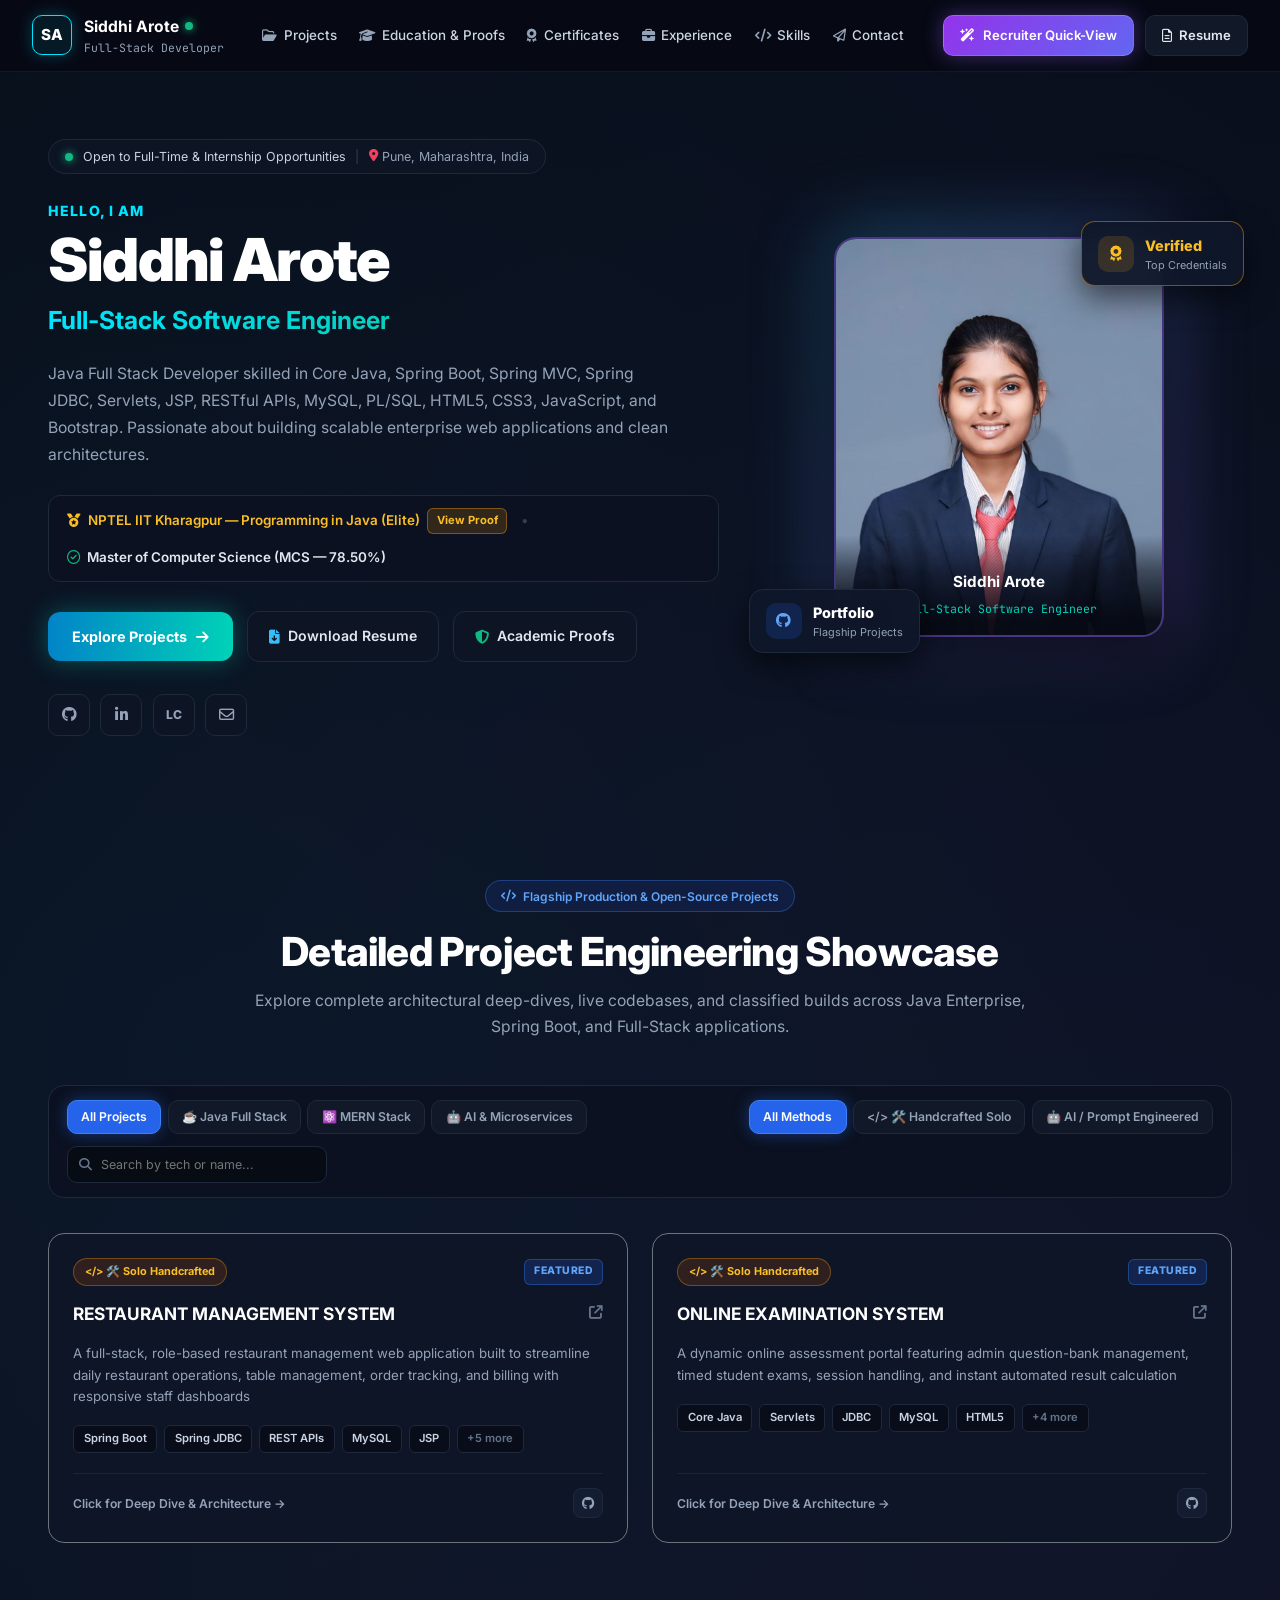
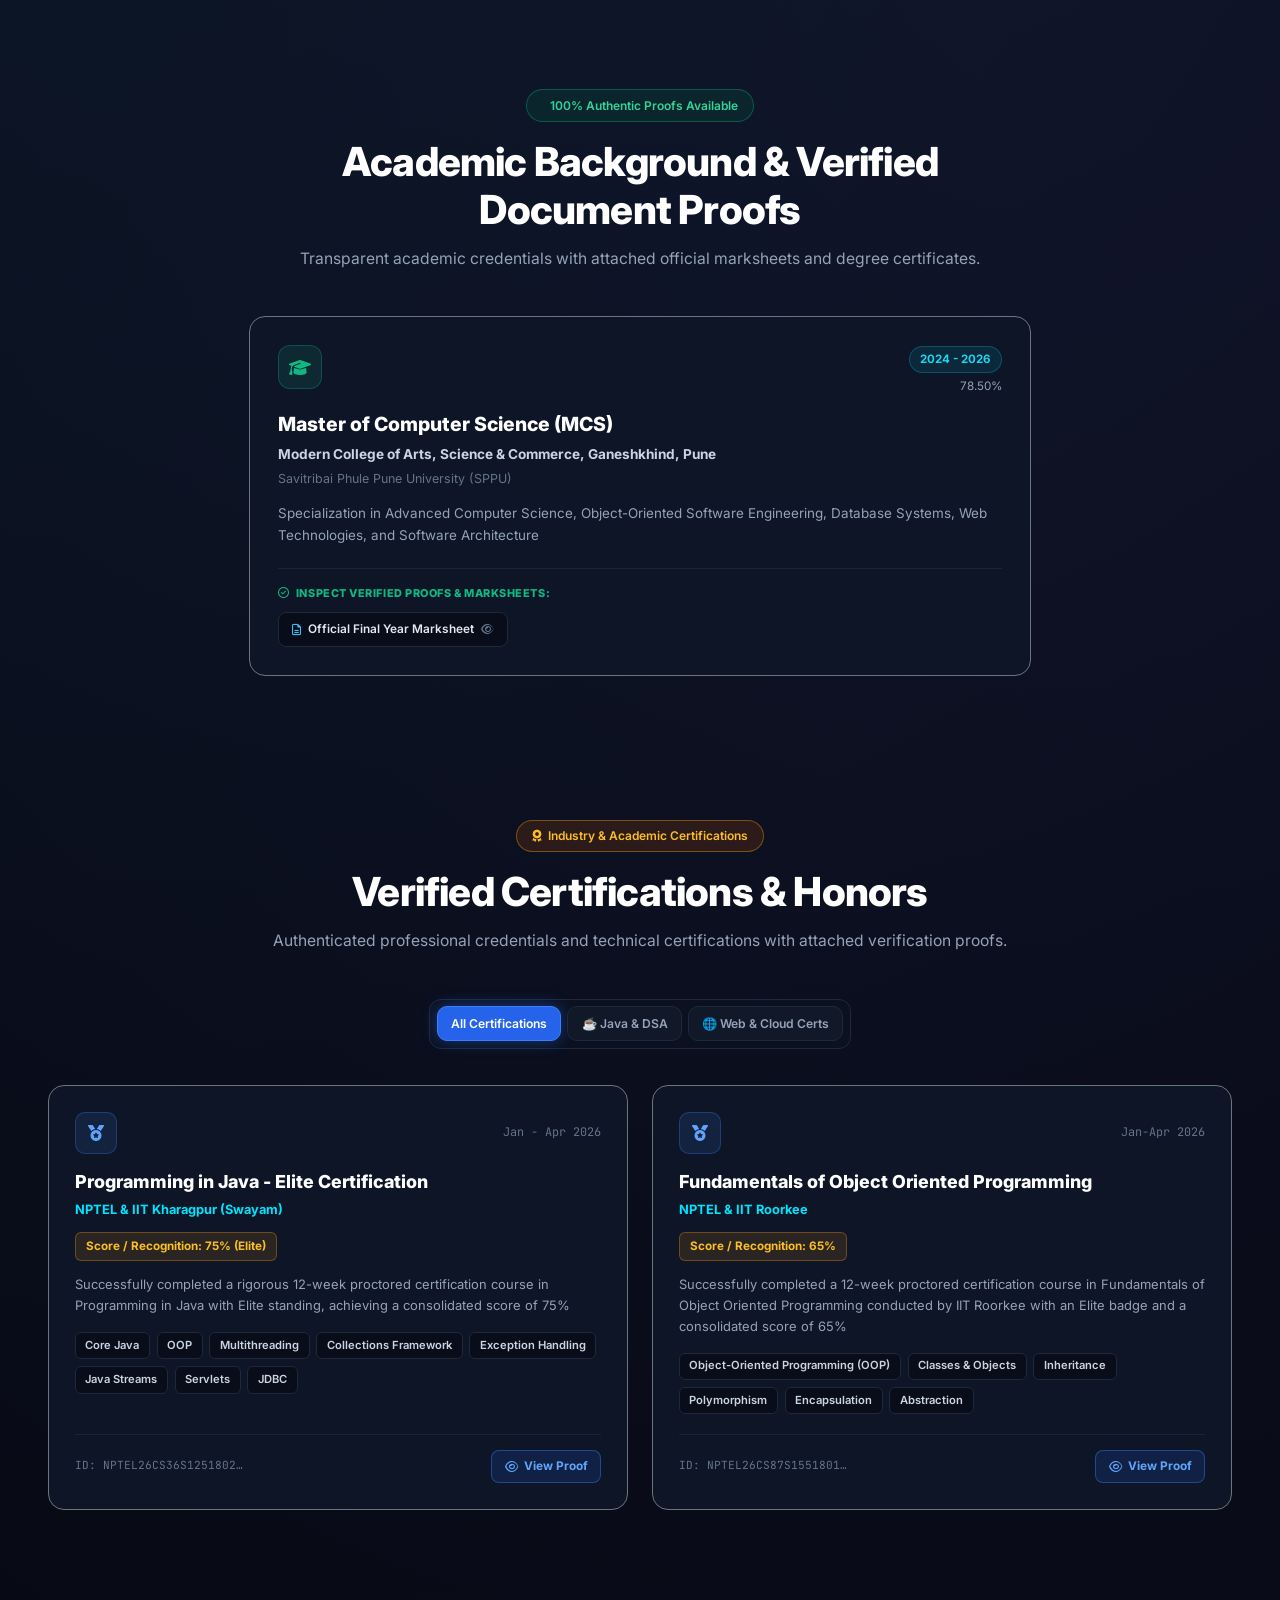
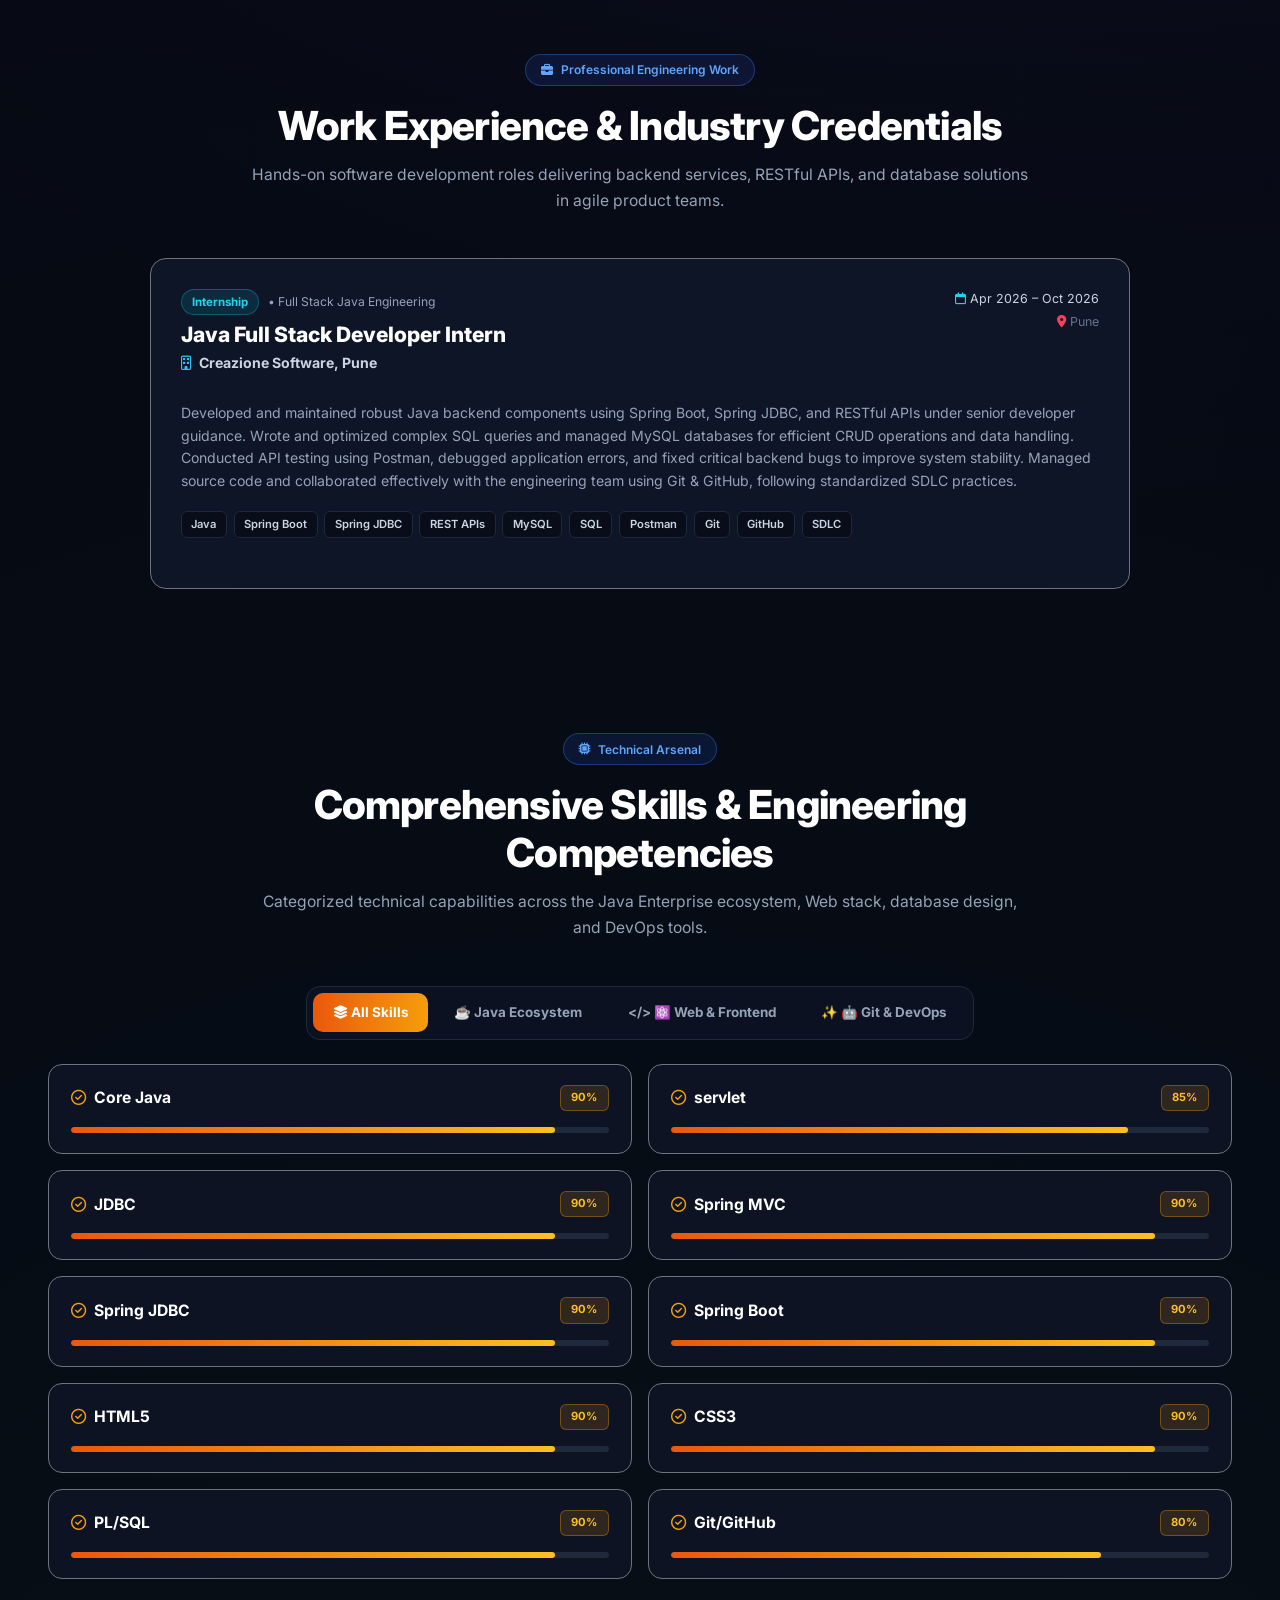
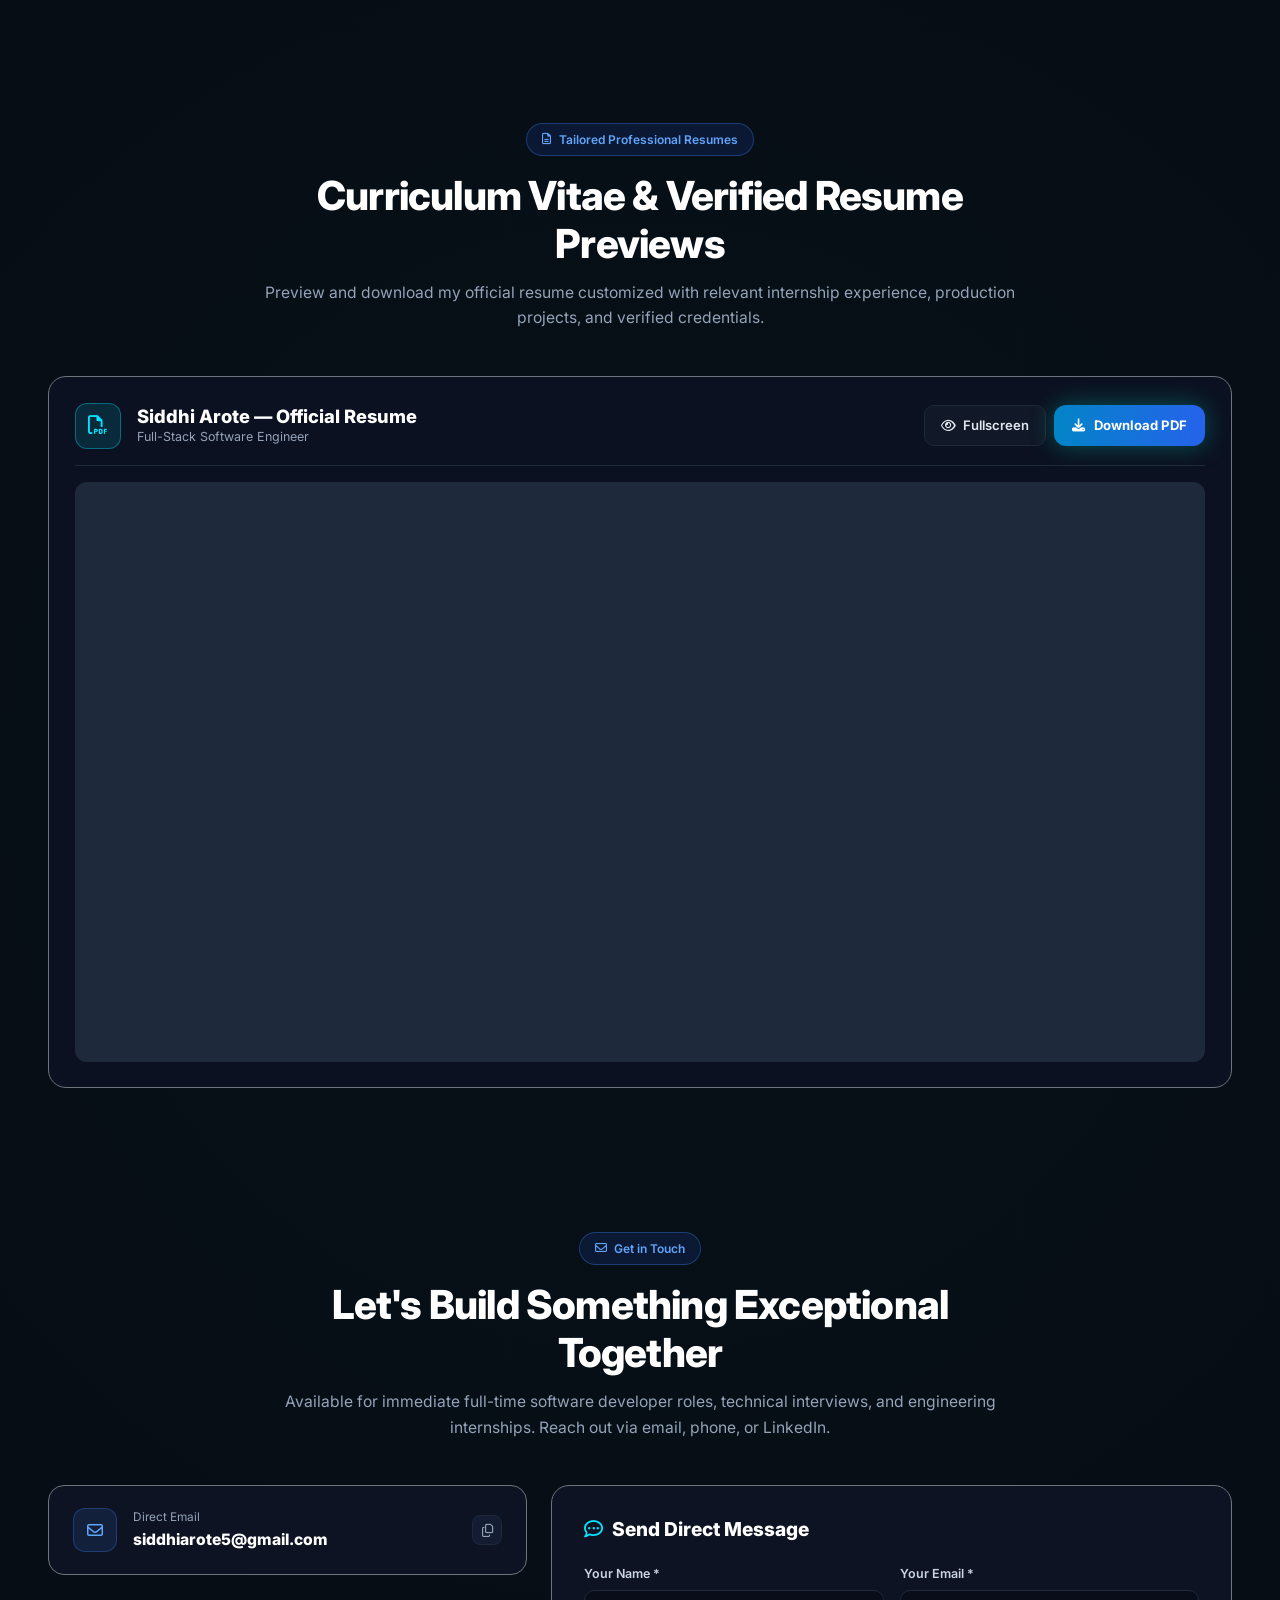
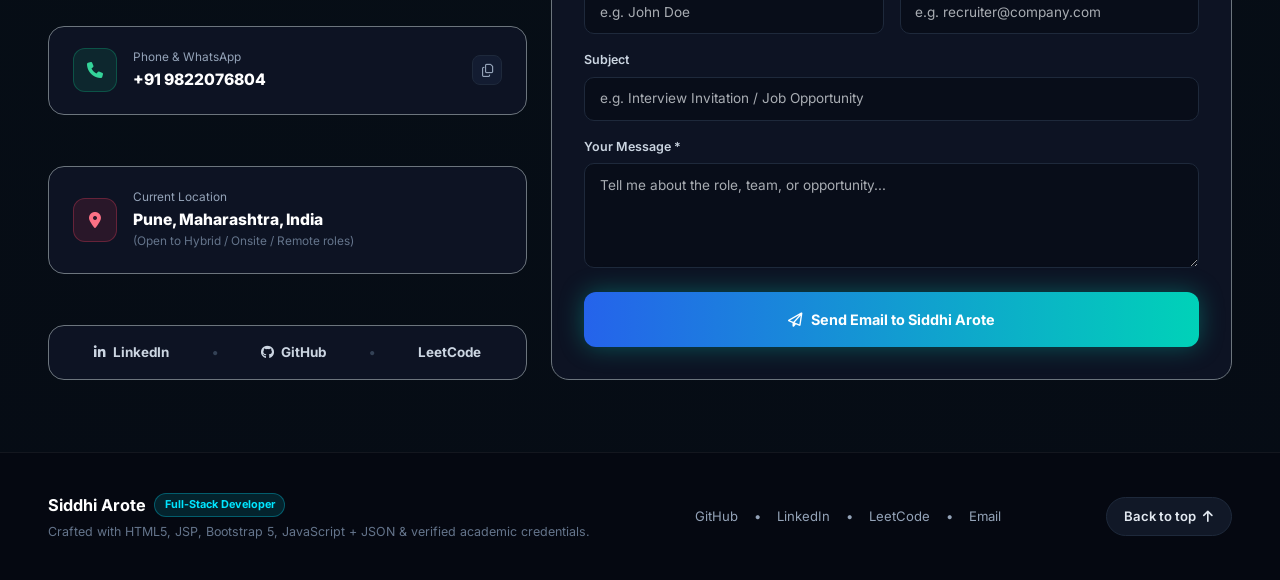
==== index.html @ b4b7b42f "Initial commit: Full-Stack Portfolio & Live Static Build (JS errors fixed)" ====
<!DOCTYPE html>
<html lang="en" data-bs-theme="dark">
<head>
    <meta charset="UTF-8">
    <meta name="viewport" content="width=device-width, initial-scale=1.0">
    <title>Siddhi Arote — Full-Stack Software Engineer</title>
    <!-- Bootstrap 5.3 CSS for Responsive Design & Dark Cards -->
    <link href="https://cdn.jsdelivr.net/npm/bootstrap@5.3.3/dist/css/bootstrap.min.css" rel="stylesheet">
    <!-- Font Awesome Icons -->
    <link rel="stylesheet" href="https://cdnjs.cloudflare.com/ajax/libs/font-awesome/6.5.1/css/all.min.css">
    <!-- Custom Portfolio Dark Theme CSS -->
    <link rel="stylesheet" href="assets/portfolio.css">
</head>
<body>

<!-- ================= TOP NAVBAR ================= -->
<header class="navbar">
    <div class="navbar-inner w-100">
        <a href="#top" class="brand">
            <div class="brand-logo">SA</div>
            <div class="brand-text">
                <div class="brand-name">
                    Siddhi Arote
                    <span class="online-dot" title="Available for Immediate Joining"></span>
                </div>
                <div class="brand-sub">Full-Stack Developer</div>
            </div>
        </a>

        <nav class="nav-links">
            <a href="#projects" class="nav-link"><i class="fa-regular fa-folder-open"></i> Projects</a>
            <a href="#education" class="nav-link"><i class="fa-solid fa-graduation-cap"></i> Education &amp; Proofs</a>
            <a href="#certificates" class="nav-link"><i class="fa-solid fa-award"></i> Certificates</a>
            <a href="#experience" class="nav-link"><i class="fa-solid fa-briefcase"></i> Experience</a>
            <a href="#skills" class="nav-link"><i class="fa-solid fa-code"></i> Skills</a>
            <a href="#contact" class="nav-link"><i class="fa-regular fa-paper-plane"></i> Contact</a>
        </nav>

        <div class="nav-actions">
            <button type="button" class="btn-recruiter" onclick="openRecruiterModal()">
                <i class="fa-solid fa-wand-magic-sparkles"></i> Recruiter Quick-View
            </button>
            <a href="#resume-section" class="btn-resume-nav">
                <i class="fa-regular fa-file-lines"></i> Resume
            </a>
        </div>
    </div>
</header>

<!-- ================= HERO SECTION ================= -->
<section id="top" class="hero-section">
    <div class="container">
        <div class="row align-items-center g-5">
            <!-- Left Column -->
            <div class="col-lg-7">
                <div class="status-pill">
                    <span class="online-dot"></span>
                    <span>Open to Full-Time &amp; Internship Opportunities</span>
                    <span class="sep">|</span>
                    <span class="loc"><i class="fa-solid fa-location-dot" style="color:#f43f5e;"></i> Pune, Maharashtra, India</span>
                </div>

                <div class="hero-greeting">HELLO, I AM</div>
                <h1 class="hero-name">Siddhi Arote</h1>
                <h2 class="hero-role">
                    <span id="heroRotatingRole" class="rotating-role-fade">Java Full Stack Developer</span>
                </h2>
                <p class="hero-bio">
                    Java Full Stack Developer skilled in Core Java, Spring Boot, Spring MVC, Spring JDBC, Servlets, JSP, RESTful APIs, MySQL, PL/SQL, HTML5, CSS3, JavaScript, and Bootstrap. Passionate about building scalable enterprise web applications and clean architectures.
                </p>

                <div class="hero-highlight-bar">
                    <span class="highlight-gold">
                        <i class="fa-solid fa-medal"></i>
                        NPTEL IIT Kharagpur — Programming in Java (Elite)
                        <button type="button" class="btn-view-proof-mini"
                                onclick="openProofModal('Programming in Java - Elite Certification', 'uploads/cert_1792518285256_NPTEL26CS36S125180229004916999.pdf', 'Verified Credential Proof — Siddhi Arote')">
                            View Proof
                        </button>
                    </span>
                    <span style="color:#334155;">•</span>
                    <span class="highlight-mca">
                        <i class="fa-regular fa-circle-check"></i>
                        Master of Computer Science (MCS — 78.50%)
                    </span>
                </div>

                <div class="hero-cta-row">
                    <a href="#projects" class="btn-explore">
                        Explore Projects <i class="fa-solid fa-arrow-right"></i>
                    </a>
                    <a href="#resume-section" class="btn-dark-cta">
                        <i class="fa-solid fa-file-arrow-down" style="color:#38bdf8;"></i> Download Resume
                    </a>
                    <a href="#education" class="btn-dark-cta">
                        <i class="fa-solid fa-shield-halved" style="color:#10b981;"></i> Academic Proofs
                    </a>
                </div>

                <div class="hero-socials">
                    <a href="https://github.com/SiddhiArote0420" target="_blank" class="social-box" title="GitHub">
                        <i class="fa-brands fa-github"></i>
                    </a>
                    <a href="https://linkedin.com/in/siddhi-arote-3b6bb731a" target="_blank" class="social-box" title="LinkedIn">
                        <i class="fa-brands fa-linkedin-in"></i>
                    </a>
                    <a href="https://leetcode.com/u/Arote_Siddhi" target="_blank" class="social-box" title="LeetCode">
                        <span style="font-size:0.76rem;font-weight:800;">LC</span>
                    </a>
                    <a href="mailto:siddhiarote5@gmail.com" class="social-box" title="Email">
                        <i class="fa-regular fa-envelope"></i>
                    </a>
                </div>
            </div>

            <!-- Right Column: Glowing Portrait Card -->
            <div class="col-lg-5">
                <div class="hero-photo-wrap">
                    <div class="photo-glow"></div>

                    <!-- Top-Right Floating Badge -->
                    <div class="floating-badge top-right">
                        <div class="fb-icon gold"><i class="fa-solid fa-award"></i></div>
                        <div>
                            <div class="fb-title gold-text">Verified</div>
                            <div class="fb-sub">Top Credentials</div>
                        </div>
                    </div>

                    <div class="photo-card">
                        <img src="uploads/profile_1792514562348_pic.jpeg"
                             alt="Siddhi Arote"
                             onerror="this.src='https://ui-avatars.com/api/?name=Siddhi+Arote&size=500&background=0f172a&color=00e5ff&bold=true'">
                        <div class="photo-caption-overlay">
                            <div class="photo-caption-name">Siddhi Arote</div>
                            <div class="photo-caption-role rotating-role-fade" id="photoCardRotatingRole">Java Full Stack Developer</div>
                        </div>
                    </div>

                    <!-- Bottom-Left Floating Badge -->
                    <div class="floating-badge bottom-left">
                        <div class="fb-icon blue"><i class="fa-brands fa-github"></i></div>
                        <div>
                            <div class="fb-title">Portfolio</div>
                            <div class="fb-sub">Flagship Projects</div>
                        </div>
                    </div>
                </div>
            </div>
        </div>
    </div>
</section>

<!-- ================= DETAILED PROJECT ENGINEERING SHOWCASE ================= -->
<section id="projects">
    <div class="container">
        <div class="section-header">
            <div class="section-badge">
                <i class="fa-solid fa-code"></i> Flagship Production &amp; Open-Source Projects
            </div>
            <h2 class="section-title">Detailed Project Engineering Showcase</h2>
            <p class="section-subtitle">
                Explore complete architectural deep-dives, live codebases, and classified builds across Java
                Enterprise, Spring Boot, and Full-Stack applications.
            </p>
        </div>

        <!-- Filter Bar -->
        <div class="filter-bar">
            <div class="filter-group" id="projectCategoryFilters">
                <button type="button" class="filter-btn active" onclick="filterProjects('category', 'ALL', this)">All Projects</button>
                <button type="button" class="filter-btn" onclick="filterProjects('category', 'Java Full Stack', this)">☕ Java Full Stack</button>
                <button type="button" class="filter-btn" onclick="filterProjects('category', 'MERN Stack', this)">⚛️ MERN Stack</button>
                <button type="button" class="filter-btn" onclick="filterProjects('category', 'AI & Microservices', this)">🤖 AI &amp; Microservices</button>
            </div>

            <div class="filter-group" id="projectMethodFilters">
                <button type="button" class="filter-btn active" onclick="filterProjects('method', 'ALL', this)">All Methods</button>
                <button type="button" class="filter-btn" onclick="filterProjects('method', 'Solo Handcrafted', this)">&lt;/&gt; 🛠️ Handcrafted Solo</button>
                <button type="button" class="filter-btn" onclick="filterProjects('method', 'AI & Prompt Engineered', this)">🤖 AI / Prompt Engineered</button>
            </div>

            <div class="search-input-wrap">
                <i class="fa-solid fa-magnifying-glass"></i>
                <input type="text" id="projectSearchInput" class="search-input" placeholder="Search by tech or name..." oninput="applyProjectFilters()">
            </div>
        </div>

        <!-- Bootstrap 5 Row for Dark Project Cards -->
        <div class="row g-4 justify-content-center" id="projectsGrid">
            <!-- Project 1 -->
            <div class="col-lg-6 col-md-6 d-flex align-items-stretch project-col-item"
                 data-category="Java Full Stack"
                 data-method="Solo Handcrafted"
                 data-search="restaurant management system spring boot spring jdbc rest apis mysql jsp html5 css3 javascript bootstrap postman">
                <div class="card project-card w-100 border-secondary">
                    <div>
                        <div class="project-top-badges">
                            <span class="badge-method solo">&lt;/&gt; 🛠️ Solo Handcrafted</span>
                            <span class="badge-featured">FEATURED</span>
                        </div>
                        <div class="project-title-row">
                            <h3 class="project-title">RESTAURANT MANAGEMENT SYSTEM</h3>
                            <a href="https://github.com/SiddhiArote0420" target="_blank" style="color:#64748b;font-size:0.85rem;" title="Open Project Link">
                                <i class="fa-solid fa-arrow-up-right-from-square"></i>
                            </a>
                        </div>
                        <p class="project-desc">A full-stack, role-based restaurant management web application built to streamline daily restaurant operations, table management, order tracking, and billing with responsive staff dashboards</p>
                        <div class="tech-tags">
                            <span class="tech-tag">Spring Boot</span>
                            <span class="tech-tag">Spring JDBC</span>
                            <span class="tech-tag">REST APIs</span>
                            <span class="tech-tag">MySQL</span>
                            <span class="tech-tag">JSP</span>
                            <span class="tech-tag more">+5 more</span>
                        </div>
                    </div>
                    <div class="project-footer">
                        <button type="button" class="deep-dive-link"
                                data-title="RESTAURANT MANAGEMENT SYSTEM"
                                data-cat="Java Full Stack • Solo Handcrafted"
                                data-desc="A full-stack, role-based restaurant management web application built to streamline daily restaurant operations, table management, order tracking, and billing with responsive staff dashboards"
                                data-arch="Role-Based Access Control (RBAC): Designed customized UI workflows and access levels for 4 distinct user roles: Admin, Receptionist, Waiter, and Chef. RESTful Backend: Developed secure REST APIs using Spring Boot and Spring JDBC to execute optimized CRUD operations for tables, categories, food items, orders, and payments. Database &amp; Testing: Structured relational data models in MySQL and rigorously tested API endpoints using Postman for reliable error handling and smooth data flow. Frontend UI: Built responsive, interactive staff interfaces using JSP, HTML5, CSS3, JavaScript, and Bootstrap."
                                data-tech="Spring Boot, Spring JDBC, REST APIs, MySQL, JSP, HTML5, CSS3, JavaScript, Bootstrap, Postman"
                                data-github="https://github.com/SiddhiArote0420"
                                data-proof=""
                                onclick="openProjectDeepDive(this)">
                            Click for Deep Dive &amp; Architecture →
                        </button>
                        <a href="https://github.com/SiddhiArote0420" target="_blank" class="repo-icon-btn" title="View Source on GitHub">
                            <i class="fa-brands fa-github"></i>
                        </a>
                    </div>
                </div>
            </div>

            <!-- Project 2 -->
            <div class="col-lg-6 col-md-6 d-flex align-items-stretch project-col-item"
                 data-category="Java Full Stack"
                 data-method="Solo Handcrafted"
                 data-search="online examination system core java servlets jdbc mysql html5 css3 bootstrap javascript apache tomcat">
                <div class="card project-card w-100 border-secondary">
                    <div>
                        <div class="project-top-badges">
                            <span class="badge-method solo">&lt;/&gt; 🛠️ Solo Handcrafted</span>
                            <span class="badge-featured">FEATURED</span>
                        </div>
                        <div class="project-title-row">
                            <h3 class="project-title">ONLINE EXAMINATION SYSTEM</h3>
                            <a href="https://github.com/SiddhiArote0420" target="_blank" style="color:#64748b;font-size:0.85rem;" title="Open Project Link">
                                <i class="fa-solid fa-arrow-up-right-from-square"></i>
                            </a>
                        </div>
                        <p class="project-desc">A dynamic online assessment portal featuring admin question-bank management, timed student exams, session handling, and instant automated result calculation</p>
                        <div class="tech-tags">
                            <span class="tech-tag">Core Java</span>
                            <span class="tech-tag">Servlets</span>
                            <span class="tech-tag">JDBC</span>
                            <span class="tech-tag">MySQL</span>
                            <span class="tech-tag">HTML5</span>
                            <span class="tech-tag more">+4 more</span>
                        </div>
                    </div>
                    <div class="project-footer">
                        <button type="button" class="deep-dive-link"
                                data-title="ONLINE EXAMINATION SYSTEM"
                                data-cat="Java Full Stack • Solo Handcrafted"
                                data-desc="A dynamic online assessment portal featuring admin question-bank management, timed student exams, session handling, and instant automated result calculation"
                                data-arch="Core Java &amp; Servlet Architecture: Implemented MVC-style backend architecture using Java Servlets and JDBC to handle HTTP requests, session validation, and database connections. Exam Engine &amp; Automation: Engineered a timed test environment that automatically submits exams upon timer expiration and processes student scores instantly. Database Management: Designed normalized MySQL database schemas to manage users, subjects, question banks, active tests, and student score history. Responsive Frontend: Created clean, student-friendly interfaces with HTML5, CSS3, JavaScript, and Bootstrap."
                                data-tech="Core Java, Servlets, JDBC, MySQL, HTML5, CSS3, Bootstrap, JavaScript, Apache Tomcat"
                                data-github="https://github.com/SiddhiArote0420"
                                data-proof=""
                                onclick="openProjectDeepDive(this)">
                            Click for Deep Dive &amp; Architecture →
                        </button>
                        <a href="https://github.com/SiddhiArote0420" target="_blank" class="repo-icon-btn" title="View Source on GitHub">
                            <i class="fa-brands fa-github"></i>
                        </a>
                    </div>
                </div>
            </div>
        </div>
    </div>
</section>

<!-- ================= ACADEMIC BACKGROUND & VERIFIED DOCUMENT PROOFS ================= -->
<section id="education">
    <div class="container">
        <div class="section-header">
            <div class="section-badge emerald">
                <i class="fa-solid fa-shield-check"></i> 100% Authentic Proofs Available
            </div>
            <h2 class="section-title">Academic Background &amp; Verified Document Proofs</h2>
            <p class="section-subtitle">
                Transparent academic credentials with attached official marksheets and degree certificates.
            </p>
        </div>

        <div class="row g-4 justify-content-center" id="educationGrid">
            <div class="col-lg-8 col-md-10 mx-auto d-flex align-items-stretch">
                <div class="card edu-card w-100 border-secondary">
                    <div>
                        <div class="edu-top-row">
                            <div class="edu-icon-box">
                                <i class="fa-solid fa-graduation-cap"></i>
                            </div>
                            <div class="edu-meta-right">
                                <span class="edu-duration-pill">2024 - 2026</span>
                                <span class="edu-status-text">78.50%</span>
                            </div>
                        </div>

                        <h3 class="edu-degree">Master of Computer Science (MCS)</h3>
                        <div class="edu-inst">Modern College of Arts, Science &amp; Commerce, Ganeshkhind, Pune</div>
                        <div class="edu-univ">Savitribai Phule Pune University (SPPU)</div>
                        <p class="edu-desc">Specialization in Advanced Computer Science, Object-Oriented Software Engineering, Database Systems, Web Technologies, and Software Architecture</p>
                    </div>

                    <div class="proof-section">
                        <div class="proof-heading">
                            <i class="fa-regular fa-circle-check"></i> INSPECT VERIFIED PROOFS &amp; MARKSHEETS:
                        </div>
                        <div class="proof-pills">
                            <button type="button" class="proof-pill-btn"
                                    onclick="openProofModal('Official Final Year Marksheet', 'uploads/edu1_1792518720519_finalYear.pdf', 'Master of Computer Science (MCS) — 78.50%')">
                                <i class="fa-regular fa-file-lines doc-ic"></i>
                                <span>Official Final Year Marksheet</span>
                                <i class="fa-regular fa-eye eye-ic"></i>
                            </button>
                        </div>
                    </div>
                </div>
            </div>
        </div>
    </div>
</section>

<!-- ================= VERIFIED CERTIFICATIONS & HONORS ================= -->
<section id="certificates">
    <div class="container">
        <div class="section-header">
            <div class="section-badge gold">
                <i class="fa-solid fa-award"></i> Industry &amp; Academic Certifications
            </div>
            <h2 class="section-title">Verified Certifications &amp; Honors</h2>
            <p class="section-subtitle">
                Authenticated professional credentials and technical certifications with attached verification proofs.
            </p>
        </div>

        <div class="cert-filter-wrap">
            <div class="cert-filter-box" id="certFilterButtons">
                <button type="button" class="filter-btn active" onclick="filterCertificates('ALL', this)">All Certifications</button>
                <button type="button" class="filter-btn" onclick="filterCertificates('Java & DSA (IIT NPTEL)', this)">☕ Java &amp; DSA</button>
                <button type="button" class="filter-btn" onclick="filterCertificates('Web & Google Certs', this)">🌐 Web &amp; Cloud Certs</button>
            </div>
        </div>

        <div class="row g-4 justify-content-center" id="certsGrid">
            <!-- Certificate 1 -->
            <div class="col-lg-6 col-md-6 d-flex align-items-stretch cert-col-item"
                 data-category="Java & DSA (IIT NPTEL)">
                <div class="card cert-card w-100 border-secondary">
                    <div>
                        <div class="cert-top-row">
                            <div class="cert-icon-box">
                                <i class="fa-solid fa-medal"></i>
                            </div>
                            <span class="cert-date">Jan - Apr 2026</span>
                        </div>

                        <h3 class="cert-title">Programming in Java - Elite Certification</h3>
                        <div class="cert-issuer">NPTEL &amp; IIT Kharagpur (Swayam)</div>

                        <div class="cert-score-pill">
                            Score / Recognition: 75% (Elite)
                        </div>

                        <p class="cert-desc">Successfully completed a rigorous 12-week proctored certification course in Programming in Java with Elite standing, achieving a consolidated score of 75%</p>

                        <div class="tech-tags">
                            <span class="tech-tag">Core Java</span>
                            <span class="tech-tag">OOP</span>
                            <span class="tech-tag">Multithreading</span>
                            <span class="tech-tag">Collections Framework</span>
                            <span class="tech-tag">Exception Handling</span>
                            <span class="tech-tag">Java Streams</span>
                            <span class="tech-tag">Servlets</span>
                            <span class="tech-tag">JDBC</span>
                        </div>
                    </div>

                    <div class="cert-footer">
                        <span class="cert-id" title="ID: NPTEL26CS36S1251802290">ID: NPTEL26CS36S1251802290</span>
                        <button type="button" class="btn-view-cert"
                                onclick="openProofModal('Programming in Java - Elite Certification', 'uploads/cert_1792518285256_NPTEL26CS36S125180229004916999.pdf', 'Issued by NPTEL &amp; IIT Kharagpur (Swayam) • Score: 75% (Elite) • Credential ID: NPTEL26CS36S1251802290')">
                            <i class="fa-regular fa-eye"></i> View Proof
                        </button>
                    </div>
                </div>
            </div>

            <!-- Certificate 2 -->
            <div class="col-lg-6 col-md-6 d-flex align-items-stretch cert-col-item"
                 data-category="Java & DSA (IIT NPTEL)">
                <div class="card cert-card w-100 border-secondary">
                    <div>
                        <div class="cert-top-row">
                            <div class="cert-icon-box">
                                <i class="fa-solid fa-medal"></i>
                            </div>
                            <span class="cert-date">Jan-Apr 2026</span>
                        </div>

                        <h3 class="cert-title">Fundamentals of Object Oriented Programming</h3>
                        <div class="cert-issuer">NPTEL &amp; IIT Roorkee</div>

                        <div class="cert-score-pill">
                            Score / Recognition: 65%
                        </div>

                        <p class="cert-desc">Successfully completed a 12-week proctored certification course in Fundamentals of Object Oriented Programming conducted by IIT Roorkee with an Elite badge and a consolidated score of 65%</p>

                        <div class="tech-tags">
                            <span class="tech-tag">Object-Oriented Programming (OOP)</span>
                            <span class="tech-tag">Classes &amp; Objects</span>
                            <span class="tech-tag">Inheritance</span>
                            <span class="tech-tag">Polymorphism</span>
                            <span class="tech-tag">Encapsulation</span>
                            <span class="tech-tag">Abstraction</span>
                        </div>
                    </div>

                    <div class="cert-footer">
                        <span class="cert-id" title="ID: NPTEL26CS87S1551801791">ID: NPTEL26CS87S1551801791</span>
                        <button type="button" class="btn-view-cert"
                                onclick="openProofModal('Fundamentals of Object Oriented Programming', 'uploads/cert_1792518502325_NPTL_Certificate.pdf', 'Issued by NPTEL &amp; IIT Roorkee • Score: 65% • Credential ID: NPTEL26CS87S1551801791')">
                            <i class="fa-regular fa-eye"></i> View Proof
                        </button>
                    </div>
                </div>
            </div>
        </div>
    </div>
</section>

<!-- ================= WORK EXPERIENCE & INDUSTRY CREDENTIALS ================= -->
<section id="experience">
    <div class="container">
        <div class="section-header">
            <div class="section-badge">
                <i class="fa-solid fa-briefcase"></i> Professional Engineering Work
            </div>
            <h2 class="section-title">Work Experience &amp; Industry Credentials</h2>
            <p class="section-subtitle">
                Hands-on software development roles delivering backend services, RESTful APIs, and database
                solutions in agile product teams.
            </p>
        </div>

        <div class="exp-list" id="experienceList">
            <div class="card exp-card border-secondary">
                <div class="exp-top-row">
                    <div>
                        <div class="exp-badges">
                            <span class="badge-intern">Internship</span>
                            <span class="exp-track">• Full Stack Java Engineering</span>
                        </div>
                        <h3 class="exp-role">Java Full Stack Developer Intern</h3>
                        <div class="exp-company">
                            <i class="fa-regular fa-building"></i> Creazione Software, Pune
                        </div>
                    </div>

                    <div class="exp-meta-right">
                        <div><i class="fa-regular fa-calendar" style="color:#22d3ee;"></i> Apr 2026 – Oct 2026</div>
                        <div class="loc"><i class="fa-solid fa-location-dot" style="color:#f43f5e;"></i> Pune</div>
                    </div>
                </div>

                <p class="exp-desc">Developed and maintained robust Java backend components using Spring Boot, Spring JDBC, and RESTful APIs under senior developer guidance. Wrote and optimized complex SQL queries and managed MySQL databases for efficient CRUD operations and data handling. Conducted API testing using Postman, debugged application errors, and fixed critical backend bugs to improve system stability. Managed source code and collaborated effectively with the engineering team using Git &amp; GitHub, following standardized SDLC practices.</p>

                <div class="tech-tags">
                    <span class="tech-tag">Java</span>
                    <span class="tech-tag">Spring Boot</span>
                    <span class="tech-tag">Spring JDBC</span>
                    <span class="tech-tag">REST APIs</span>
                    <span class="tech-tag">MySQL</span>
                    <span class="tech-tag">SQL</span>
                    <span class="tech-tag">Postman</span>
                    <span class="tech-tag">Git</span>
                    <span class="tech-tag">GitHub</span>
                    <span class="tech-tag">SDLC</span>
                </div>
            </div>
        </div>
    </div>
</section>

<!-- ================= COMPREHENSIVE SKILLS & ENGINEERING COMPETENCIES ================= -->
<section id="skills">
    <div class="container">
        <div class="section-header">
            <div class="section-badge">
                <i class="fa-solid fa-microchip"></i> Technical Arsenal
            </div>
            <h2 class="section-title">Comprehensive Skills &amp; Engineering<br>Competencies</h2>
            <p class="section-subtitle">
                Categorized technical capabilities across the Java Enterprise ecosystem, Web stack, database
                design, and DevOps tools.
            </p>
        </div>

        <div class="d-flex justify-content-center mb-4">
            <div id="skillFilterButtons" style="background:#0b1120;border:1px solid #1e293b;padding:0.4rem;border-radius:14px;display:inline-flex;flex-wrap:wrap;justify-content:center;gap:0.45rem;">
                <button type="button" class="skill-tab-btn" onclick="filterSkillsByCat('ALL', this)"
                        style="background:linear-gradient(90deg, #ea580c, #f59e0b);color:#fff;border:none;padding:0.55rem 1.2rem;border-radius:10px;font-size:0.84rem;font-weight:700;cursor:pointer;">
                    <i class="fa-solid fa-layer-group"></i> All Skills
                </button>
                <button type="button" class="skill-tab-btn" onclick="filterSkillsByCat('Java', this)"
                        style="background:transparent;color:#94a3b8;border:none;padding:0.55rem 1.2rem;border-radius:10px;font-size:0.84rem;font-weight:700;cursor:pointer;">
                    ☕ Java Ecosystem
                </button>
                <button type="button" class="skill-tab-btn" onclick="filterSkillsByCat('MERN', this)"
                        style="background:transparent;color:#94a3b8;border:none;padding:0.55rem 1.2rem;border-radius:10px;font-size:0.84rem;font-weight:700;cursor:pointer;">
                    &lt;/&gt; ⚛️ Web &amp; Frontend
                </button>
                <button type="button" class="skill-tab-btn" onclick="filterSkillsByCat('AI', this)"
                        style="background:transparent;color:#94a3b8;border:none;padding:0.55rem 1.2rem;border-radius:10px;font-size:0.84rem;font-weight:700;cursor:pointer;">
                    ✨ 🤖 Git &amp; DevOps
                </button>
            </div>
        </div>

        <!-- 2-Column Grid of Individual Skill Cards (Dynamically loaded via JavaScript + JSON) -->
        <div class="row g-3 justify-content-center" id="skillsGrid"></div>
    </div>
</section>

<!-- ================= CURRICULUM VITAE & VERIFIED RESUME PREVIEWS ================= -->
<section id="resume-section">
    <div class="container">
        <div class="section-header">
            <div class="section-badge">
                <i class="fa-regular fa-file-lines"></i> Tailored Professional Resumes
            </div>
            <h2 class="section-title">Curriculum Vitae &amp; Verified Resume<br>Previews</h2>
            <p class="section-subtitle">
                Preview and download my official resume customized with relevant internship experience,
                production projects, and verified credentials.
            </p>
        </div>

        <div class="card border-secondary" style="background:#0b1120;border-radius:18px;padding:1.6rem;">
            <div class="d-flex flex-wrap justify-content-between align-items-center gap-3 pb-3 mb-3" style="border-bottom:1px solid #1e293b;">
                <div class="d-flex align-items-center gap-3">
                    <div style="width:46px;height:46px;border-radius:12px;background:rgba(0,229,255,0.12);border:1px solid rgba(0,229,255,0.35);color:#00e5ff;display:flex;align-items:center;justify-content:center;font-size:1.2rem;">
                        <i class="fa-regular fa-file-pdf"></i>
                    </div>
                    <div>
                        <h3 style="font-size:1.15rem;font-weight:800;color:#fff;margin:0;">Siddhi Arote — Official Resume</h3>
                        <div style="font-size:0.78rem;color:#94a3b8;">Full-Stack Software Engineer</div>
                    </div>
                </div>

                <div class="d-flex flex-wrap gap-2">
                    <a href="uploads/resume_1792514562377_JAVA_DEVELOPER__2_.pdf" target="_blank" class="btn-resume-nav">
                        <i class="fa-regular fa-eye"></i> Fullscreen
                    </a>
                    <a href="uploads/resume_1792514562377_JAVA_DEVELOPER__2_.pdf" download="Siddhi_Arote_Java_Developer_Resume.pdf" class="btn-explore" style="padding:0.55rem 1.15rem;font-size:0.82rem;background:linear-gradient(90deg,#0284c7,#2563eb);">
                        <i class="fa-solid fa-download"></i> Download PDF
                    </a>
                </div>
            </div>

            <div style="background:#1e293b;border-radius:12px;overflow:hidden;height:580px;">
                <iframe src="uploads/resume_1792514562377_JAVA_DEVELOPER__2_.pdf" style="width:100%;height:100%;border:none;"></iframe>
            </div>
        </div>
    </div>
</section>

<!-- ================= GET IN TOUCH / CONTACT SECTION ================= -->
<section id="contact">
    <div class="container">
        <div class="section-header">
            <div class="section-badge">
                <i class="fa-regular fa-envelope"></i> Get in Touch
            </div>
            <h2 class="section-title">Let's Build Something Exceptional Together</h2>
            <p class="section-subtitle">
                Available for immediate full-time software developer roles, technical interviews, and engineering
                internships. Reach out via email, phone, or LinkedIn.
            </p>
        </div>

        <div class="row g-4 align-items-stretch">
            <!-- Left Column: Stacked Info Cards -->
            <div class="col-lg-5 d-flex flex-column justify-content-between gap-3">
                <!-- Card 1: Direct Email -->
                <div class="card border-secondary" style="background:#0d1323;border-radius:16px;padding:1.35rem 1.5rem;">
                    <div class="d-flex align-items-center justify-content-between">
                        <div class="d-flex align-items-center gap-3">
                            <div style="width:44px;height:44px;border-radius:12px;background:rgba(59,130,246,0.12);border:1px solid rgba(59,130,246,0.3);color:#60a5fa;display:flex;align-items:center;justify-content:center;">
                                <i class="fa-regular fa-envelope"></i>
                            </div>
                            <div>
                                <div style="font-size:0.74rem;color:#94a3b8;">Direct Email</div>
                                <a href="mailto:siddhiarote5@gmail.com" style="font-size:0.98rem;font-weight:800;color:#ffffff;">siddhiarote5@gmail.com</a>
                            </div>
                        </div>
                        <button type="button" class="repo-icon-btn" onclick="copyTextToClipboard('siddhiarote5@gmail.com', this)" title="Copy Email">
                            <i class="fa-regular fa-copy"></i>
                        </button>
                    </div>
                </div>

                <!-- Card 2: Phone & WhatsApp -->
                <div class="card border-secondary" style="background:#0d1323;border-radius:16px;padding:1.35rem 1.5rem;">
                    <div class="d-flex align-items-center justify-content-between">
                        <div class="d-flex align-items-center gap-3">
                            <div style="width:44px;height:44px;border-radius:12px;background:rgba(16,185,129,0.12);border:1px solid rgba(16,185,129,0.3);color:#34d399;display:flex;align-items:center;justify-content:center;">
                                <i class="fa-solid fa-phone"></i>
                            </div>
                            <div>
                                <div style="font-size:0.74rem;color:#94a3b8;">Phone &amp; WhatsApp</div>
                                <div style="font-size:0.98rem;font-weight:800;color:#ffffff;">+91 9822076804</div>
                            </div>
                        </div>
                        <button type="button" class="repo-icon-btn" onclick="copyTextToClipboard('+91 9822076804', this)" title="Copy Phone">
                            <i class="fa-regular fa-copy"></i>
                        </button>
                    </div>
                </div>

                <!-- Card 3: Current Location -->
                <div class="card border-secondary" style="background:#0d1323;border-radius:16px;padding:1.35rem 1.5rem;">
                    <div class="d-flex align-items-center gap-3">
                        <div style="width:44px;height:44px;border-radius:12px;background:rgba(244,63,94,0.12);border:1px solid rgba(244,63,94,0.3);color:#fb7185;display:flex;align-items:center;justify-content:center;">
                            <i class="fa-solid fa-location-dot"></i>
                        </div>
                        <div>
                            <div style="font-size:0.74rem;color:#94a3b8;">Current Location</div>
                            <div style="font-size:0.98rem;font-weight:800;color:#ffffff;">Pune, Maharashtra, India</div>
                            <div style="font-size:0.74rem;color:#64748b;">(Open to Hybrid / Onsite / Remote roles)</div>
                        </div>
                    </div>
                </div>

                <!-- Card 4: Social Bar -->
                <div class="card border-secondary" style="background:#0d1323;border-radius:16px;padding:1rem 1.5rem;">
                    <div class="d-flex justify-content-around align-items-center" style="font-size:0.84rem;font-weight:700;color:#cbd5e1;">
                        <a href="https://linkedin.com/in/siddhi-arote-3b6bb731a" target="_blank"><i class="fa-brands fa-linkedin-in me-1"></i> LinkedIn</a>
                        <span style="color:#334155;">•</span>
                        <a href="https://github.com/SiddhiArote0420" target="_blank"><i class="fa-brands fa-github me-1"></i> GitHub</a>
                        <span style="color:#334155;">•</span>
                        <a href="https://leetcode.com/u/Arote_Siddhi" target="_blank">LeetCode</a>
                    </div>
                </div>
            </div>

            <!-- Right Column: Send Direct Message Card -->
            <div class="col-lg-7">
                <div class="card border-secondary h-100" style="background:#0d1323;border-radius:18px;padding:2rem;">
                    <h3 style="font-size:1.2rem;font-weight:800;color:#fff;margin-bottom:1.4rem;display:flex;align-items:center;gap:0.55rem;">
                        <i class="fa-regular fa-comment-dots" style="color:#00e5ff;"></i> Send Direct Message
                    </h3>

                    <form onsubmit="return sendDirectMail(event)">
                        <div class="row g-3 mb-3">
                            <div class="col-md-6">
                                <label class="form-label">Your Name *</label>
                                <input type="text" id="contactName" class="form-control" placeholder="e.g. John Doe" required>
                            </div>
                            <div class="col-md-6">
                                <label class="form-label">Your Email *</label>
                                <input type="email" id="contactEmail" class="form-control" placeholder="e.g. recruiter@company.com" required>
                            </div>
                        </div>
                        <div class="mb-3">
                            <label class="form-label">Subject</label>
                            <input type="text" id="contactSubject" class="form-control" placeholder="e.g. Interview Invitation / Job Opportunity" required>
                        </div>
                        <div class="mb-4">
                            <label class="form-label">Your Message *</label>
                            <textarea id="contactMessage" rows="4" class="form-control" placeholder="Tell me about the role, team, or opportunity..." required></textarea>
                        </div>
                        <button type="submit" class="btn-explore w-100 justify-content-center py-3" style="background:linear-gradient(90deg, #2563eb 0%, #00d2b8 100%);">
                            <i class="fa-regular fa-paper-plane"></i> Send Email to Siddhi Arote
                        </button>
                    </form>
                </div>
            </div>
        </div>
    </div>
</section>

<!-- ================= FOOTER ================= -->
<footer style="border-top:1px solid rgba(255,255,255,0.06);padding:2.4rem 0;background:#050811;">
    <div class="container d-flex flex-wrap justify-content-between align-items-center gap-3">
        <div>
            <div class="d-flex align-items-center gap-2 mb-1">
                <strong style="font-size:1.02rem;color:#fff;">Siddhi Arote</strong>
                <span style="background:rgba(0,229,255,0.12);border:1px solid rgba(0,229,255,0.3);color:#00e5ff;font-size:0.68rem;font-weight:700;padding:0.15rem 0.6rem;border-radius:999px;">
                    Full-Stack Developer
                </span>
            </div>
            <div style="font-size:0.78rem;color:#64748b;">
                Crafted with HTML5, JSP, Bootstrap 5, JavaScript + JSON &amp; verified academic credentials.
            </div>
        </div>

        <div class="d-flex align-items-center gap-3" style="font-size:0.82rem;color:#94a3b8;">
            <a href="https://github.com/SiddhiArote0420" target="_blank">GitHub</a>
            <span>•</span>
            <a href="https://linkedin.com/in/siddhi-arote-3b6bb731a" target="_blank">LinkedIn</a>
            <span>•</span>
            <a href="https://leetcode.com/u/Arote_Siddhi" target="_blank">LeetCode</a>
            <span>•</span>
            <a href="mailto:siddhiarote5@gmail.com">Email</a>
        </div>

        <a href="#top" class="btn-resume-nav" style="border-radius:999px;padding:0.5rem 1.1rem;">
            Back to top <i class="fa-solid fa-arrow-up"></i>
        </a>
    </div>
</footer>

<!-- ================= MODAL 1: PROJECT DEEP DIVE & ARCHITECTURE ================= -->
<div class="modal-backdrop" id="projectModal">
    <div class="modal-window">
        <div class="modal-header">
            <div>
                <div id="pmCategory" style="font-size:0.74rem;color:#00e5ff;font-weight:700;text-transform:uppercase;"></div>
                <h3 id="pmTitle" style="font-size:1.35rem;font-weight:800;color:#fff;margin-top:0.2rem;"></h3>
            </div>
            <button type="button" class="modal-close" onclick="closeModal('projectModal')">✕</button>
        </div>
        <div class="modal-body">
            <h4 style="font-size:0.8rem;text-transform:uppercase;color:#94a3b8;margin-bottom:0.4rem;">Executive Overview</h4>
            <p id="pmDesc" style="font-size:0.92rem;color:#e2e8f0;margin-bottom:1.3rem;"></p>

            <h4 style="font-size:0.8rem;text-transform:uppercase;color:#10b981;margin-bottom:0.4rem;">
                <i class="fa-solid fa-diagram-project"></i> System Architecture &amp; Engineering Deep-Dive
            </h4>
            <div id="pmArch" style="background:#070b14;border:1px solid #1e293b;padding:1rem;border-radius:12px;font-size:0.88rem;color:#cbd5e1;margin-bottom:1.3rem;"></div>

            <h4 style="font-size:0.8rem;text-transform:uppercase;color:#94a3b8;margin-bottom:0.5rem;">Technology Stack</h4>
            <div id="pmTech" class="tech-tags" style="margin-bottom:1.4rem;"></div>

            <div class="d-flex gap-2 flex-wrap">
                <a id="pmGithub" href="#" target="_blank" class="btn-explore" style="padding:0.65rem 1.2rem;font-size:0.82rem;">
                    <i class="fa-brands fa-github"></i> View Codebase on GitHub
                </a>
                <button type="button" class="btn-dark-cta" onclick="closeModal('projectModal')" style="padding:0.65rem 1.2rem;font-size:0.82rem;">
                    Close Window
                </button>
            </div>
        </div>
    </div>
</div>

<!-- ================= MODAL 2: VERIFIED PROOF / CERTIFICATE / RESUME INSPECTOR ================= -->
<div class="modal-backdrop" id="proofModal">
    <div class="modal-window">
        <div class="modal-header">
            <div>
                <div style="font-size:0.72rem;color:#10b981;font-weight:700;text-transform:uppercase;">
                    <i class="fa-solid fa-shield-check"></i> Verified Credential &amp; Document Inspector
                </div>
                <h3 id="prfTitle" style="font-size:1.2rem;font-weight:800;color:#fff;margin-top:0.2rem;"></h3>
            </div>
            <button type="button" class="modal-close" onclick="closeModal('proofModal')">✕</button>
        </div>
        <div class="modal-body">
            <p id="prfSub" style="font-size:0.86rem;color:#94a3b8;margin-bottom:1.1rem;"></p>
            <div id="prfViewerBox" style="background:#070b14;border:1px solid #1e293b;border-radius:12px;padding:1.25rem;text-align:center;min-height:240px;display:flex;flex-direction:column;align-items:center;justify-content:center;">
            </div>
            <div class="mt-3 d-flex justify-content-between align-items-center flex-wrap gap-2">
                <a id="prfDownloadBtn" href="#" target="_blank" class="btn-explore" style="padding:0.6rem 1.15rem;font-size:0.82rem;display:none;">
                    <i class="fa-solid fa-download"></i> Open / Download Original File
                </a>
            </div>
        </div>
    </div>
</div>

<!-- ================= MODAL 3: RECRUITER QUICK-VIEW MODULE ================= -->
<div class="modal-backdrop" id="recruiterModal">
    <div class="modal-window" style="max-width:920px;">
        <div class="modal-header" style="background:linear-gradient(90deg, rgba(147,51,234,0.18), rgba(99,102,241,0.15));">
            <div>
                <div style="font-size:0.72rem;color:#c084fc;font-weight:800;text-transform:uppercase;letter-spacing:0.06em;">
                    ✨ 60-Second Executive Recruiter Dossier
                </div>
                <h3 style="font-size:1.35rem;font-weight:800;color:#fff;margin-top:0.15rem;">
                    Siddhi Arote — Candidate Quick-View
                </h3>
            </div>
            <div class="d-flex gap-2 align-items-center">
                <a href="recruiter.html" class="btn-recruiter" style="padding:0.42rem 0.85rem;font-size:0.76rem;">
                    Open Full Recruiter Page ↗
                </a>
                <button type="button" class="modal-close" onclick="closeModal('recruiterModal')">✕</button>
            </div>
        </div>
        <div class="modal-body">
            <div class="row g-3 mb-4">
                <div class="col-md-3 col-6">
                    <div style="background:#080d19;border:1px solid rgba(245,158,11,0.4);padding:0.9rem;border-radius:12px;">
                        <div style="font-size:0.7rem;color:#fbbf24;font-weight:700;">HIGHLIGHT</div>
                        <div style="font-size:0.95rem;font-weight:800;color:#fff;margin-top:0.2rem;">NPTEL Elite</div>
                        <div style="font-size:0.74rem;color:#94a3b8;">IIT Kharagpur &amp; Roorkee</div>
                    </div>
                </div>
                <div class="col-md-3 col-6">
                    <div style="background:#080d19;border:1px solid #1e293b;padding:0.9rem;border-radius:12px;">
                        <div style="font-size:0.7rem;color:#10b981;font-weight:700;">QUALIFICATIONS</div>
                        <div style="font-size:0.95rem;font-weight:800;color:#fff;margin-top:0.2rem;">MCS (78.50%)</div>
                        <div style="font-size:0.74rem;color:#94a3b8;">SPPU Pune</div>
                    </div>
                </div>
                <div class="col-md-3 col-6">
                    <div style="background:#080d19;border:1px solid #1e293b;padding:0.9rem;border-radius:12px;">
                        <div style="font-size:0.7rem;color:#38bdf8;font-weight:700;">EXPERIENCE</div>
                        <div style="font-size:0.95rem;font-weight:800;color:#fff;margin-top:0.2rem;">Java Intern</div>
                        <div style="font-size:0.74rem;color:#94a3b8;">Creazione Software</div>
                    </div>
                </div>
                <div class="col-md-3 col-6">
                    <div style="background:#080d19;border:1px solid #1e293b;padding:0.9rem;border-radius:12px;">
                        <div style="font-size:0.7rem;color:#a855f7;font-weight:700;">PROJECTS &amp; SKILLS</div>
                        <div style="font-size:0.95rem;font-weight:800;color:#fff;margin-top:0.2rem;">2 Projects • 10 Skills</div>
                        <div style="font-size:0.74rem;color:#94a3b8;">Production Ready</div>
                    </div>
                </div>
            </div>

            <div class="d-flex flex-wrap gap-2 justify-content-between align-items-center">
                <div class="d-flex gap-2 flex-wrap">
                    <a href="recruiter.html" class="btn-recruiter">
                        <i class="fa-solid fa-table-columns"></i> Open Dedicated Recruiter Portal
                    </a>
                    <a href="#contact" onclick="closeModal('recruiterModal')" class="btn-explore" style="padding:0.6rem 1.15rem;font-size:0.82rem;">
                        <i class="fa-regular fa-calendar-check"></i> Schedule Interview
                    </a>
                </div>
                <div style="font-size:0.8rem;color:#94a3b8;">
                    Direct Contact: <strong style="color:#fff;">siddhiarote5@gmail.com</strong> | <strong style="color:#fff;">+91 9822076804</strong>
                </div>
            </div>
        </div>
    </div>
</div>

<!-- Bootstrap 5.3 JS Bundle -->
<script src="https://cdn.jsdelivr.net/npm/bootstrap@5.3.3/dist/js/bootstrap.bundle.min.js"></script>
<script>
    window.PORTFOLIO_CTX = '';
    var ctxPath = '';

    (function initRotatingRoles() {
        var roles = [
            'Java Full Stack Developer',
            'Full-Stack Software Engineer',
            'Junior Java Developer',
            'Software Development Engineer'
        ];
        var roleIdx = 0;
        var heroRoleEl = document.getElementById('heroRotatingRole');
        var photoRoleEl = document.getElementById('photoCardRotatingRole');

        if (heroRoleEl) heroRoleEl.textContent = roles[0];
        if (photoRoleEl) photoRoleEl.textContent = roles[0];

        setInterval(function () {
            roleIdx = (roleIdx + 1) % roles.length;
            if (heroRoleEl) heroRoleEl.classList.add('fade-out');
            if (photoRoleEl) photoRoleEl.classList.add('fade-out');

            setTimeout(function () {
                if (heroRoleEl) {
                    heroRoleEl.textContent = roles[roleIdx];
                    heroRoleEl.classList.remove('fade-out');
                }
                if (photoRoleEl) {
                    photoRoleEl.textContent = roles[roleIdx];
                    photoRoleEl.classList.remove('fade-out');
                }
            }, 380);
        }, 3000);
    })();

    function filterProjects(type, value, btn) {
        var buttons, i;
        if (type === 'category') {
            activeProjectCategory = value;
            buttons = document.querySelectorAll('#projectCategoryFilters .filter-btn');
            for (i = 0; i < buttons.length; i++) buttons[i].classList.remove('active');
        } else {
            activeProjectMethod = value;
            buttons = document.querySelectorAll('#projectMethodFilters .filter-btn');
            for (i = 0; i < buttons.length; i++) buttons[i].classList.remove('active');
        }
        btn.classList.add('active');
        applyProjectFilters();
    }

    function applyProjectFilters() {
        if (portfolioJsonData && portfolioJsonData.projects && portfolioJsonData.projects.length > 0) {
            renderProjectsFromJson(portfolioJsonData.projects);
            return;
        }
    }

    function filterCertificates(cat, btn) {
        var btns = document.querySelectorAll('#certFilterButtons .filter-btn');
        for (var b = 0; b < btns.length; b++) btns[b].classList.remove('active');
        btn.classList.add('active');
        var items = document.querySelectorAll('#certsGrid .cert-col-item');
        var visible = 0;
        for (var i = 0; i < items.length; i++) {
            var col = items[i];
            var c = col.getAttribute('data-category') || '';
            var show = (cat === 'ALL' || c.toLowerCase() === cat.toLowerCase());
            col.style.display = show ? 'flex' : 'none';
            if (show) visible++;
        }
        var newClass = visible === 1 ? 'col-lg-8 col-md-10 mx-auto' : (visible === 2 ? 'col-lg-6 col-md-6' : 'col-lg-4 col-md-6');
        for (var j = 0; j < items.length; j++) {
            if (items[j].style.display !== 'none') {
                items[j].className = newClass + ' d-flex align-items-stretch cert-col-item';
            }
        }
    }

    function openProjectDeepDive(btn) {
        document.getElementById('pmTitle').textContent = btn.getAttribute('data-title');
        document.getElementById('pmCategory').textContent = btn.getAttribute('data-cat');
        document.getElementById('pmDesc').textContent = btn.getAttribute('data-desc');
        document.getElementById('pmArch').textContent = btn.getAttribute('data-arch') || 'Production-grade modular architecture with clean separation of concerns, REST API endpoints, and optimized database persistence.';
        var techWrap = document.getElementById('pmTech');
        techWrap.innerHTML = '';
        var techParts = (btn.getAttribute('data-tech') || '').split(',');
        for (var i = 0; i < techParts.length; i++) {
            var t = techParts[i].replace(/^\s+|\s+$/g, '');
            if (t) {
                var sp = document.createElement('span');
                sp.className = 'tech-tag';
                sp.textContent = t;
                techWrap.appendChild(sp);
            }
        }
        var gh = btn.getAttribute('data-github');
        document.getElementById('pmGithub').href = gh && gh.replace(/^\s+|\s+$/g, '') && gh !== '#' ? gh : 'https://github.com/SiddhiArote0420';
        document.getElementById('projectModal').classList.add('open');
    }

    function openProofModal(title, fileUrl, subtitle) {
        document.getElementById('prfTitle').textContent = title;
        document.getElementById('prfSub').textContent = subtitle || '';
        var box = document.getElementById('prfViewerBox');
        var dlBtn = document.getElementById('prfDownloadBtn');

        if (fileUrl && fileUrl.replace(/^\s+|\s+$/g, '') !== '') {
            var fullUrl = fileUrl;
            dlBtn.href = fullUrl;
            dlBtn.style.display = 'inline-flex';
            var lower = fileUrl.toLowerCase();
            if (
                lower.indexOf('.png') !== -1 ||
                lower.indexOf('.jpg') !== -1 ||
                lower.indexOf('.jpeg') !== -1 ||
                lower.indexOf('.webp') !== -1 ||
                lower.indexOf('.gif') !== -1
            ) {
                box.innerHTML = '<img src="' + fullUrl + '" style="max-width:100%;max-height:460px;border-radius:8px;border:1px solid #334155;" alt="Verified Proof">';
            } else if (lower.indexOf('.pdf') !== -1) {
                box.innerHTML = '<iframe src="' + fullUrl + '" style="width:100%;height:460px;border:none;border-radius:8px;"></iframe>';
            } else {
                box.innerHTML = '<i class="fa-solid fa-file-shield" style="font-size:3rem;color:#00e5ff;margin-bottom:0.8rem;"></i>' +
                    '<div style="font-weight:700;color:#fff;">Verified Credential Attached</div>' +
                    '<div style="font-size:0.82rem;color:#94a3b8;margin-top:0.3rem;">Click "Open / Download Original File" below to inspect the document.</div>';
            }
        }
        document.getElementById('proofModal').classList.add('open');
    }

    function openRecruiterModal() {
        document.getElementById('recruiterModal').classList.add('open');
    }

    function closeModal(id) {
        document.getElementById(id).classList.remove('open');
    }

    function sendDirectMail(e) {
        e.preventDefault();
        var name = document.getElementById('contactName').value;
        var email = document.getElementById('contactEmail').value;
        var subj = document.getElementById('contactSubject').value;
        var msg = document.getElementById('contactMessage').value;
        var mailto = 'mailto:siddhiarote5@gmail.com?subject=' + encodeURIComponent(subj + ' — from ' + name) +
                     '&body=' + encodeURIComponent('Name: ' + name + '\nEmail: ' + email + '\n\n' + msg);
        window.location.href = mailto;
        return false;
    }

    window.addEventListener('keydown', function (e) {
        if (e.key === 'Escape') {
            var modals = document.querySelectorAll('.modal-backdrop.open');
            for (var i = 0; i < modals.length; i++) {
                modals[i].classList.remove('open');
            }
        }
    });
</script>
<!-- Dynamic JavaScript + JSON Loader for Skills & Projects -->
<script src="assets/portfolio.js"></script>
</body>
</html>
---- assets/portfolio.css ----
@import url('https://fonts.googleapis.com/css2?family=Inter:wght@400;500;600;700;800;900&family=JetBrains+Mono:wght@400;500;600;700&display=swap');

:root {
    --bg-primary: #060913;
    --bg-secondary: #0b1020;
    --bg-card: #0e1526;
    --bg-card-hover: #131c33;
    --bg-pill: #131b2e;
    --border-subtle: rgba(255, 255, 255, 0.08);
    --border-card: #1e293b;
    --border-cyan: rgba(0, 229, 255, 0.4);
    --border-gold: rgba(245, 158, 11, 0.55);
    --text-primary: #f8fafc;
    --text-secondary: #94a3b8;
    --text-muted: #64748b;
    --cyan: #00e5ff;
    --cyan-teal: #00d2b8;
    --blue-accent: #2563eb;
    --purple-start: #9333ea;
    --purple-end: #6366f1;
    --emerald: #10b981;
    --gold: #f59e0b;
    --gold-light: #fbbf24;
}

* {
    box-sizing: border-box;
    margin: 0;
    padding: 0;
}

html {
    scroll-behavior: smooth;
}

body {
    background-color: var(--bg-primary);
    background-image:
        radial-gradient(circle at 15% 15%, rgba(0, 229, 255, 0.05) 0%, transparent 35%),
        radial-gradient(circle at 82% 22%, rgba(139, 92, 246, 0.08) 0%, transparent 40%),
        radial-gradient(circle at 50% 80%, rgba(16, 185, 129, 0.04) 0%, transparent 45%);
    color: var(--text-primary);
    font-family: 'Inter', -apple-system, BlinkMacSystemFont, sans-serif;
    line-height: 1.6;
    overflow-x: hidden;
}

a {
    color: inherit;
    text-decoration: none;
}

/* ================= TOP NAVBAR ================= */
.navbar {
    position: sticky;
    top: 0;
    z-index: 1000;
    background: rgba(6, 9, 19, 0.85);
    backdrop-filter: blur(16px);
    -webkit-backdrop-filter: blur(16px);
    border-bottom: 1px solid rgba(255, 255, 255, 0.06);
    padding: 0.85rem 2rem;
}

.navbar-inner {
    max-width: 1280px;
    margin: 0 auto;
    display: flex;
    align-items: center;
    justify-content: space-between;
    gap: 1.25rem;
}

.brand {
    display: flex;
    align-items: center;
    gap: 0.75rem;
}

.brand-logo {
    width: 40px;
    height: 40px;
    border-radius: 10px;
    background: rgba(0, 229, 255, 0.08);
    border: 1.5px solid var(--cyan);
    box-shadow: 0 0 15px rgba(0, 229, 255, 0.25);
    display: flex;
    align-items: center;
    justify-content: center;
    font-weight: 800;
    font-size: 0.95rem;
    color: #ffffff;
    letter-spacing: 0.5px;
}

.brand-text {
    display: flex;
    flex-direction: column;
}

.brand-name {
    font-weight: 700;
    font-size: 0.98rem;
    color: #fff;
    display: flex;
    align-items: center;
    gap: 6px;
}

.online-dot {
    width: 8px;
    height: 8px;
    border-radius: 50%;
    background: var(--emerald);
    box-shadow: 0 0 8px var(--emerald);
    display: inline-block;
}

.brand-sub {
    font-family: 'JetBrains Mono', monospace;
    font-size: 0.72rem;
    color: var(--text-secondary);
}

.nav-links {
    display: flex;
    align-items: center;
    gap: 1.4rem;
}

.nav-link {
    display: inline-flex;
    align-items: center;
    gap: 0.42rem;
    font-size: 0.84rem;
    font-weight: 500;
    color: #cbd5e1;
    transition: color 0.2s ease, transform 0.2s ease;
}

.nav-link:hover {
    color: var(--cyan);
}

.nav-link i {
    font-size: 0.82rem;
    color: var(--text-secondary);
}

.nav-link:hover i {
    color: var(--cyan);
}

.nav-actions {
    display: flex;
    align-items: center;
    gap: 0.65rem;
}

.btn-recruiter {
    background: linear-gradient(135deg, #9333ea 0%, #6366f1 100%);
    color: #fff;
    font-weight: 600;
    font-size: 0.82rem;
    padding: 0.55rem 1.05rem;
    border-radius: 10px;
    border: 1px solid rgba(255, 255, 255, 0.18);
    box-shadow: 0 0 20px rgba(139, 92, 246, 0.4);
    display: inline-flex;
    align-items: center;
    gap: 0.45rem;
    cursor: pointer;
    transition: all 0.25s ease;
}

.btn-recruiter:hover {
    transform: translateY(-1px);
    box-shadow: 0 0 28px rgba(139, 92, 246, 0.65);
}

.btn-resume-nav {
    background: #111827;
    color: #e2e8f0;
    font-weight: 600;
    font-size: 0.82rem;
    padding: 0.55rem 1rem;
    border-radius: 10px;
    border: 1px solid #1e293b;
    display: inline-flex;
    align-items: center;
    gap: 0.45rem;
    cursor: pointer;
    transition: all 0.2s ease;
}

.btn-resume-nav:hover {
    border-color: var(--cyan);
    color: #fff;
}

.btn-admin-nav {
    background: rgba(15, 23, 42, 0.9);
    color: #94a3b8;
    font-size: 0.78rem;
    padding: 0.52rem 0.75rem;
    border-radius: 10px;
    border: 1px solid #1e293b;
    display: inline-flex;
    align-items: center;
    gap: 0.35rem;
    transition: all 0.2s ease;
}

.btn-admin-nav:hover {
    color: var(--cyan);
    border-color: var(--border-cyan);
}

/* ================= CONTAINER & SECTIONS ================= */
.container {
    max-width: 1240px;
    margin: 0 auto;
    padding: 0 1.75rem;
}

section {
    padding: 4.5rem 0;
}

.section-header {
    text-align: center;
    max-width: 780px;
    margin: 0 auto 2.8rem;
}

.section-badge {
    display: inline-flex;
    align-items: center;
    gap: 0.45rem;
    padding: 0.35rem 0.95rem;
    border-radius: 999px;
    font-size: 0.75rem;
    font-weight: 600;
    margin-bottom: 1rem;
    background: rgba(30, 58, 138, 0.25);
    border: 1px solid rgba(59, 130, 246, 0.35);
    color: #60a5fa;
}

.section-badge.emerald {
    background: rgba(6, 78, 59, 0.3);
    border-color: rgba(16, 185, 129, 0.35);
    color: #34d399;
}

.section-badge.gold {
    background: rgba(120, 53, 15, 0.3);
    border-color: rgba(245, 158, 11, 0.4);
    color: #fbbf24;
}

.section-title {
    font-size: 2.5rem;
    font-weight: 800;
    letter-spacing: -0.02em;
    color: #ffffff;
    margin-bottom: 0.75rem;
}

.section-subtitle {
    font-size: 0.98rem;
    color: var(--text-secondary);
    line-height: 1.65;
}

/* ================= HERO SECTION (IMAGE 1) ================= */
.hero-section {
    padding: 4.2rem 0 4.5rem;
}

.hero-grid {
    display: grid;
    grid-template-columns: 1.25fr 0.85fr;
    gap: 3.5rem;
    align-items: center;
}

.status-pill {
    display: inline-flex;
    align-items: center;
    gap: 0.6rem;
    background: #0d1424;
    border: 1px solid #1e293b;
    padding: 0.42rem 1rem;
    border-radius: 999px;
    font-size: 0.78rem;
    color: #cbd5e1;
    margin-bottom: 1.6rem;
}

.status-pill .sep {
    color: #334155;
}

.status-pill .loc {
    color: #94a3b8;
    display: inline-flex;
    align-items: center;
    gap: 4px;
}

.hero-greeting {
    font-size: 0.88rem;
    font-weight: 800;
    text-transform: uppercase;
    letter-spacing: 0.08em;
    color: var(--cyan);
    margin-bottom: 0.35rem;
}

.hero-name {
    font-size: 3.7rem;
    font-weight: 900;
    letter-spacing: -0.03em;
    line-height: 1.08;
    color: #ffffff;
    margin-bottom: 0.65rem;
}

.hero-role {
    font-size: 1.55rem;
    font-weight: 700;
    background: linear-gradient(90deg, #00e5ff 0%, #10b981 100%);
    -webkit-background-clip: text;
    -webkit-text-fill-color: transparent;
    margin-bottom: 1.35rem;
    min-height: 2.3rem;
    display: flex;
    align-items: center;
    gap: 0.4rem;
}

.rotating-role-fade {
    transition: opacity 0.4s ease, transform 0.4s ease;
    display: inline-block;
}

.rotating-role-fade.fade-out {
    opacity: 0;
    transform: translateY(8px);
}

.hero-bio {
    font-size: 0.98rem;
    color: #94a3b8;
    line-height: 1.72;
    margin-bottom: 1.65rem;
    max-width: 630px;
}

.hero-highlight-bar {
    display: inline-flex;
    flex-wrap: wrap;
    align-items: center;
    gap: 0.85rem;
    background: #0b1120;
    border: 1px solid #1e293b;
    padding: 0.75rem 1.15rem;
    border-radius: 12px;
    margin-bottom: 1.85rem;
    font-size: 0.84rem;
}

.highlight-gold {
    color: var(--gold-light);
    font-weight: 600;
    display: inline-flex;
    align-items: center;
    gap: 0.45rem;
}

.btn-view-proof-mini {
    background: rgba(245, 158, 11, 0.16);
    border: 1px solid rgba(245, 158, 11, 0.4);
    color: var(--gold-light);
    font-size: 0.7rem;
    font-weight: 700;
    padding: 0.18rem 0.55rem;
    border-radius: 6px;
    cursor: pointer;
    transition: all 0.2s;
}

.btn-view-proof-mini:hover {
    background: rgba(245, 158, 11, 0.3);
}

.highlight-mca {
    color: #e2e8f0;
    font-weight: 600;
    display: inline-flex;
    align-items: center;
    gap: 0.4rem;
}

.highlight-mca i {
    color: var(--emerald);
}

.hero-cta-row {
    display: flex;
    flex-wrap: wrap;
    align-items: center;
    gap: 0.9rem;
    margin-bottom: 2rem;
}

.btn-explore {
    background: linear-gradient(90deg, #0284c7 0%, #00d2b8 100%);
    color: #ffffff;
    font-weight: 700;
    font-size: 0.9rem;
    padding: 0.82rem 1.5rem;
    border-radius: 12px;
    box-shadow: 0 0 25px rgba(0, 210, 184, 0.35);
    display: inline-flex;
    align-items: center;
    gap: 0.55rem;
    border: none;
    cursor: pointer;
    transition: all 0.25s ease;
}

.btn-explore:hover {
    transform: translateY(-2px);
    box-shadow: 0 0 32px rgba(0, 229, 255, 0.55);
}

.btn-dark-cta {
    background: #0d1424;
    color: #e2e8f0;
    font-weight: 600;
    font-size: 0.88rem;
    padding: 0.82rem 1.3rem;
    border-radius: 12px;
    border: 1px solid #1e293b;
    display: inline-flex;
    align-items: center;
    gap: 0.5rem;
    cursor: pointer;
    transition: all 0.2s ease;
}

.btn-dark-cta:hover {
    border-color: #38bdf8;
    background: #131c33;
}

.hero-socials {
    display: flex;
    align-items: center;
    gap: 0.65rem;
}

.social-box {
    width: 42px;
    height: 42px;
    border-radius: 10px;
    background: #0d1424;
    border: 1px solid #1e293b;
    display: flex;
    align-items: center;
    justify-content: center;
    color: #94a3b8;
    font-size: 0.95rem;
    font-weight: 700;
    transition: all 0.2s ease;
}

.social-box:hover {
    color: #fff;
    border-color: var(--cyan);
    box-shadow: 0 0 15px rgba(0, 229, 255, 0.25);
    transform: translateY(-2px);
}

/* Hero Right Portrait Card */
.hero-photo-wrap {
    position: relative;
    display: flex;
    justify-content: center;
    align-items: center;
}

.photo-glow {
    position: absolute;
    width: 340px;
    height: 410px;
    border-radius: 28px;
    background: linear-gradient(135deg, rgba(56, 189, 248, 0.35), rgba(139, 92, 246, 0.4));
    filter: blur(36px);
    z-index: 0;
}

.photo-card {
    position: relative;
    z-index: 1;
    width: 330px;
    height: 400px;
    border-radius: 22px;
    overflow: hidden;
    background: #111827;
    border: 2px solid rgba(139, 92, 246, 0.45);
    box-shadow: 0 20px 50px rgba(0, 0, 0, 0.65);
}

.photo-card img {
    width: 100%;
    height: 100%;
    object-fit: cover;
    object-position: center top;
}

.photo-caption-overlay {
    position: absolute;
    bottom: 0;
    left: 0;
    right: 0;
    padding: 2.2rem 1.2rem 0.95rem;
    background: linear-gradient(to top, rgba(6, 9, 19, 0.95) 15%, rgba(6, 9, 19, 0.5) 65%, transparent 100%);
    text-align: center;
}

.photo-caption-name {
    font-weight: 700;
    font-size: 0.95rem;
    color: #fff;
}

.photo-caption-role {
    font-family: 'JetBrains Mono', monospace;
    font-size: 0.72rem;
    color: var(--cyan-teal);
}

.floating-badge {
    position: absolute;
    z-index: 3;
    background: rgba(15, 23, 42, 0.94);
    backdrop-filter: blur(12px);
    border-radius: 14px;
    padding: 0.7rem 1rem;
    display: flex;
    align-items: center;
    gap: 0.7rem;
    box-shadow: 0 12px 30px rgba(0, 0, 0, 0.55);
}

.floating-badge.top-right {
    top: -16px;
    right: -12px;
    border: 1px solid rgba(245, 158, 11, 0.45);
}

.floating-badge.bottom-left {
    bottom: -16px;
    left: -18px;
    border: 1px solid #1e293b;
}

.fb-icon {
    width: 36px;
    height: 36px;
    border-radius: 10px;
    display: flex;
    align-items: center;
    justify-content: center;
    font-size: 0.95rem;
}

.fb-icon.gold {
    background: rgba(245, 158, 11, 0.15);
    color: var(--gold-light);
}

.fb-icon.blue {
    background: rgba(37, 99, 235, 0.18);
    color: #60a5fa;
}

.fb-title {
    font-weight: 800;
    font-size: 0.9rem;
    color: #fff;
}

.fb-title.gold-text {
    color: var(--gold-light);
}

.fb-sub {
    font-size: 0.68rem;
    color: var(--text-secondary);
}

/* ================= FILTER BAR (PROJECTS & CERTS) ================= */
.filter-bar {
    background: #0b1120;
    border: 1px solid #1e293b;
    border-radius: 16px;
    padding: 0.85rem 1.1rem;
    margin-bottom: 2.2rem;
    display: flex;
    flex-wrap: wrap;
    align-items: center;
    justify-content: space-between;
    gap: 0.75rem;
}

.filter-group {
    display: flex;
    flex-wrap: wrap;
    align-items: center;
    gap: 0.42rem;
}

.filter-btn {
    background: #111827;
    color: #94a3b8;
    border: 1px solid #1e293b;
    padding: 0.42rem 0.82rem;
    border-radius: 10px;
    font-size: 0.76rem;
    font-weight: 600;
    cursor: pointer;
    display: inline-flex;
    align-items: center;
    gap: 0.35rem;
    white-space: nowrap;
    transition: all 0.2s ease;
}

.filter-btn:hover {
    color: #fff;
    border-color: #334155;
}

.filter-btn.active {
    background: var(--blue-accent);
    color: #fff;
    border-color: #3b82f6;
    box-shadow: 0 0 16px rgba(37, 99, 235, 0.45);
}

.search-input-wrap {
    position: relative;
    flex: 1 1 200px;
    max-width: 260px;
    min-width: 180px;
}

.search-input-wrap i {
    position: absolute;
    left: 12px;
    top: 50%;
    transform: translateY(-50%);
    color: #64748b;
    font-size: 0.8rem;
}

.search-input {
    width: 100%;
    background: #070b14;
    border: 1px solid #1e293b;
    color: #e2e8f0;
    padding: 0.46rem 0.85rem 0.46rem 2.1rem;
    border-radius: 10px;
    font-size: 0.78rem;
    outline: none;
}

.search-input:focus {
    border-color: var(--cyan);
}

/* ================= PROJECT CARDS GRID (IMAGE 2) ================= */
.projects-grid {
    display: grid;
    grid-template-columns: repeat(3, 1fr);
    gap: 1.5rem;
}

.project-card {
    background: var(--bg-card);
    border: 1px solid var(--border-card);
    border-radius: 16px;
    padding: 1.5rem;
    display: flex;
    flex-direction: column;
    justify-content: space-between;
    transition: all 0.25s ease;
}

.project-card:hover {
    border-color: rgba(56, 189, 248, 0.45);
    transform: translateY(-4px);
    box-shadow: 0 14px 34px rgba(0, 0, 0, 0.45);
}

.project-top-badges {
    display: flex;
    align-items: center;
    justify-content: space-between;
    gap: 0.5rem;
    margin-bottom: 1rem;
}

.badge-method {
    font-size: 0.68rem;
    font-weight: 700;
    padding: 0.26rem 0.68rem;
    border-radius: 999px;
    display: inline-flex;
    align-items: center;
    gap: 0.35rem;
}

.badge-method.solo {
    background: rgba(180, 83, 9, 0.2);
    border: 1px solid rgba(245, 158, 11, 0.35);
    color: #fbbf24;
}

.badge-method.ai {
    background: rgba(109, 40, 217, 0.22);
    border: 1px solid rgba(167, 139, 250, 0.35);
    color: #c4b5fd;
}

.badge-featured {
    font-size: 0.65rem;
    font-weight: 800;
    text-transform: uppercase;
    letter-spacing: 0.05em;
    padding: 0.22rem 0.55rem;
    border-radius: 6px;
    background: rgba(37, 99, 235, 0.2);
    border: 1px solid rgba(59, 130, 246, 0.35);
    color: #60a5fa;
}

.project-title-row {
    display: flex;
    align-items: flex-start;
    justify-content: space-between;
    gap: 0.5rem;
    margin-bottom: 0.65rem;
}

.project-title {
    font-size: 1.08rem;
    font-weight: 700;
    color: #fff;
    line-height: 1.35;
}

.project-desc {
    font-size: 0.83rem;
    color: var(--text-secondary);
    margin-bottom: 1.15rem;
    display: -webkit-box;
    -webkit-line-clamp: 3;
    -webkit-box-orient: vertical;
    overflow: hidden;
}

.tech-tags {
    display: flex;
    flex-wrap: wrap;
    gap: 0.42rem;
    margin-bottom: 1.25rem;
}

.tech-tag {
    background: #080d19;
    border: 1px solid #1e293b;
    color: #cbd5e1;
    font-size: 0.7rem;
    font-weight: 600;
    padding: 0.24rem 0.6rem;
    border-radius: 6px;
}

.tech-tag.more {
    color: #64748b;
}

.project-footer {
    padding-top: 0.9rem;
    border-top: 1px solid rgba(255, 255, 255, 0.06);
    display: flex;
    align-items: center;
    justify-content: space-between;
}

.deep-dive-link {
    font-size: 0.76rem;
    font-weight: 600;
    color: #94a3b8;
    cursor: pointer;
    transition: color 0.2s;
    background: none;
    border: none;
}

.deep-dive-link:hover {
    color: var(--cyan);
}

.repo-icon-btn {
    width: 30px;
    height: 30px;
    border-radius: 8px;
    background: #131c31;
    border: 1px solid #1e293b;
    display: inline-flex;
    align-items: center;
    justify-content: center;
    color: #94a3b8;
    font-size: 0.82rem;
}

.repo-icon-btn:hover {
    color: #fff;
    border-color: var(--cyan);
}

/* ================= EDUCATION & PROOFS GRID (IMAGE 3) ================= */
.education-grid {
    display: grid;
    grid-template-columns: repeat(2, 1fr);
    gap: 1.6rem;
}

.edu-card {
    background: var(--bg-card);
    border: 1px solid var(--border-card);
    border-radius: 16px;
    padding: 1.75rem;
    display: flex;
    flex-direction: column;
    justify-content: space-between;
}

.edu-top-row {
    display: flex;
    align-items: flex-start;
    justify-content: space-between;
    margin-bottom: 1.1rem;
}

.edu-icon-box {
    width: 44px;
    height: 44px;
    border-radius: 12px;
    background: rgba(16, 185, 129, 0.12);
    border: 1px solid rgba(16, 185, 129, 0.28);
    color: var(--emerald);
    display: flex;
    align-items: center;
    justify-content: center;
    font-size: 1.1rem;
}

.edu-meta-right {
    text-align: right;
}

.edu-duration-pill {
    display: inline-block;
    background: rgba(6, 182, 212, 0.12);
    border: 1px solid rgba(6, 182, 212, 0.3);
    color: #22d3ee;
    font-size: 0.72rem;
    font-weight: 700;
    padding: 0.2rem 0.65rem;
    border-radius: 999px;
    margin-bottom: 0.25rem;
}

.edu-status-text {
    display: block;
    font-size: 0.73rem;
    color: var(--text-secondary);
}

.edu-degree {
    font-size: 1.22rem;
    font-weight: 800;
    color: #fff;
    margin-bottom: 0.45rem;
}

.edu-inst {
    font-size: 0.85rem;
    font-weight: 700;
    color: #cbd5e1;
    margin-bottom: 0.2rem;
}

.edu-univ {
    font-size: 0.78rem;
    color: #64748b;
    margin-bottom: 0.9rem;
}

.edu-desc {
    font-size: 0.84rem;
    color: var(--text-secondary);
    margin-bottom: 1.35rem;
}

.proof-section {
    padding-top: 1rem;
    border-top: 1px solid rgba(255, 255, 255, 0.06);
}

.proof-heading {
    font-size: 0.68rem;
    font-weight: 800;
    text-transform: uppercase;
    letter-spacing: 0.05em;
    color: var(--emerald);
    margin-bottom: 0.65rem;
    display: flex;
    align-items: center;
    gap: 0.38rem;
}

.proof-pills {
    display: flex;
    flex-wrap: wrap;
    gap: 0.5rem;
}

.proof-pill-btn {
    background: #080d19;
    border: 1px solid #1e293b;
    color: #e2e8f0;
    font-size: 0.74rem;
    font-weight: 600;
    padding: 0.42rem 0.78rem;
    border-radius: 8px;
    display: inline-flex;
    align-items: center;
    gap: 0.45rem;
    cursor: pointer;
    transition: all 0.2s ease;
}

.proof-pill-btn i.doc-ic {
    color: #38bdf8;
}

.proof-pill-btn i.eye-ic {
    color: #64748b;
    font-size: 0.7rem;
}

.proof-pill-btn:hover {
    border-color: var(--cyan);
    background: #111a2e;
}

/* ================= CERTIFICATES GRID (IMAGE 4) ================= */
.cert-filter-wrap {
    display: flex;
    justify-content: center;
    margin-bottom: 2.3rem;
}

.cert-filter-box {
    background: #0b1120;
    border: 1px solid #1e293b;
    padding: 0.4rem;
    border-radius: 12px;
    display: inline-flex;
    flex-wrap: wrap;
    gap: 0.4rem;
}

.certs-grid {
    display: grid;
    grid-template-columns: repeat(3, 1fr);
    gap: 1.5rem;
}

.cert-card {
    position: relative;
    background: var(--bg-card);
    border: 1px solid var(--border-card);
    border-radius: 16px;
    padding: 1.6rem;
    display: flex;
    flex-direction: column;
    justify-content: space-between;
    transition: all 0.25s ease;
}

.cert-card.elite-gold {
    border-color: var(--border-gold);
    box-shadow: 0 0 28px rgba(245, 158, 11, 0.12);
}

.elite-top-ribbon {
    position: absolute;
    top: -12px;
    right: 18px;
    background: linear-gradient(90deg, #f59e0b, #fbbf24);
    color: #060913;
    font-size: 0.66rem;
    font-weight: 900;
    text-transform: uppercase;
    letter-spacing: 0.05em;
    padding: 0.22rem 0.75rem;
    border-radius: 999px;
    box-shadow: 0 4px 14px rgba(245, 158, 11, 0.45);
}

.cert-top-row {
    display: flex;
    align-items: center;
    justify-content: space-between;
    margin-bottom: 1rem;
}

.cert-icon-box {
    width: 42px;
    height: 42px;
    border-radius: 10px;
    background: rgba(59, 130, 246, 0.12);
    border: 1px solid rgba(59, 130, 246, 0.3);
    color: #60a5fa;
    display: flex;
    align-items: center;
    justify-content: center;
}

.cert-card.elite-gold .cert-icon-box {
    background: rgba(245, 158, 11, 0.15);
    border-color: rgba(245, 158, 11, 0.4);
    color: var(--gold-light);
}

.cert-date {
    font-family: 'JetBrains Mono', monospace;
    font-size: 0.74rem;
    color: #64748b;
}

.cert-title {
    font-size: 1.12rem;
    font-weight: 800;
    color: #fff;
    margin-bottom: 0.35rem;
    line-height: 1.35;
}

.cert-issuer {
    font-size: 0.8rem;
    font-weight: 700;
    color: var(--cyan);
    margin-bottom: 0.75rem;
}

.cert-score-pill {
    display: inline-block;
    background: rgba(245, 158, 11, 0.12);
    border: 1px solid rgba(245, 158, 11, 0.32);
    color: var(--gold-light);
    font-size: 0.73rem;
    font-weight: 700;
    padding: 0.25rem 0.65rem;
    border-radius: 6px;
    margin-bottom: 0.85rem;
}

.cert-desc {
    font-size: 0.81rem;
    color: var(--text-secondary);
    margin-bottom: 1rem;
}

.cert-footer {
    padding-top: 0.9rem;
    border-top: 1px solid rgba(255, 255, 255, 0.06);
    display: flex;
    align-items: center;
    justify-content: space-between;
    gap: 0.5rem;
}

.cert-id {
    font-family: 'JetBrains Mono', monospace;
    font-size: 0.7rem;
    color: #64748b;
    overflow: hidden;
    text-overflow: ellipsis;
    white-space: nowrap;
    max-width: 170px;
}

.btn-view-cert {
    background: rgba(37, 99, 235, 0.16);
    border: 1px solid rgba(59, 130, 246, 0.4);
    color: #60a5fa;
    font-size: 0.74rem;
    font-weight: 700;
    padding: 0.38rem 0.8rem;
    border-radius: 8px;
    cursor: pointer;
    display: inline-flex;
    align-items: center;
    gap: 0.35rem;
    transition: all 0.2s;
}

.btn-view-cert:hover {
    background: var(--blue-accent);
    color: #fff;
}

/* ================= WORK EXPERIENCE (IMAGE 5) ================= */
.exp-list {
    display: flex;
    flex-direction: column;
    gap: 1.5rem;
    max-width: 980px;
    margin: 0 auto;
}

.exp-card {
    background: var(--bg-card);
    border: 1px solid var(--border-card);
    border-radius: 16px;
    padding: 1.85rem;
}

.exp-top-row {
    display: flex;
    align-items: flex-start;
    justify-content: space-between;
    gap: 1rem;
    margin-bottom: 0.85rem;
}

.exp-badges {
    display: flex;
    align-items: center;
    gap: 0.55rem;
    margin-bottom: 0.45rem;
}

.badge-intern {
    background: rgba(6, 182, 212, 0.14);
    border: 1px solid rgba(6, 182, 212, 0.35);
    color: #22d3ee;
    font-size: 0.72rem;
    font-weight: 700;
    padding: 0.18rem 0.65rem;
    border-radius: 999px;
}

.exp-track {
    font-size: 0.76rem;
    color: var(--text-secondary);
}

.exp-role {
    font-size: 1.32rem;
    font-weight: 800;
    color: #fff;
    margin-bottom: 0.25rem;
}

.exp-company {
    font-size: 0.88rem;
    font-weight: 700;
    color: #cbd5e1;
    display: flex;
    align-items: center;
    gap: 0.45rem;
}

.exp-company i {
    color: #38bdf8;
}

.exp-meta-right {
    text-align: right;
    font-size: 0.78rem;
    color: #cbd5e1;
}

.exp-meta-right .loc {
    color: #64748b;
    margin-top: 0.2rem;
}

.exp-desc {
    font-size: 0.88rem;
    color: var(--text-secondary);
    margin: 0.9rem 0 1.15rem;
}

.exp-proof-bar {
    margin-top: 1.1rem;
    padding-top: 1rem;
    border-top: 1px solid rgba(255, 255, 255, 0.06);
    display: flex;
    flex-wrap: wrap;
    align-items: center;
    justify-content: space-between;
    gap: 0.8rem;
}

/* ================= SKILLS MATRIX SECTION ================= */
.skills-grid {
    display: grid;
    grid-template-columns: repeat(2, 1fr);
    gap: 1.5rem;
}

.skill-cat-card {
    background: var(--bg-card);
    border: 1px solid var(--border-card);
    border-radius: 16px;
    padding: 1.6rem;
}

.skill-cat-title {
    font-size: 1.1rem;
    font-weight: 800;
    color: #fff;
    margin-bottom: 1.15rem;
    display: flex;
    align-items: center;
    gap: 0.55rem;
}

.skill-cat-title i {
    color: var(--cyan);
}

.skill-item {
    margin-bottom: 0.9rem;
}

.skill-item:last-child {
    margin-bottom: 0;
}

.skill-info {
    display: flex;
    justify-content: space-between;
    align-items: center;
    margin-bottom: 0.32rem;
    font-size: 0.84rem;
}

.skill-name {
    font-weight: 600;
    color: #e2e8f0;
}

.skill-badge {
    font-size: 0.68rem;
    font-weight: 700;
    padding: 0.12rem 0.5rem;
    border-radius: 999px;
    background: rgba(0, 229, 255, 0.1);
    border: 1px solid rgba(0, 229, 255, 0.25);
    color: var(--cyan);
}

.skill-bar-bg {
    width: 100%;
    height: 7px;
    background: #080d19;
    border-radius: 999px;
    overflow: hidden;
}

.skill-bar-fill {
    height: 100%;
    background: linear-gradient(90deg, #0284c7, #00e5ff);
    border-radius: 999px;
}

/* ================= CONTACT / RECRUITER FORM SECTION ================= */
.contact-grid {
    display: grid;
    grid-template-columns: 1fr 1.3fr;
    gap: 2rem;
}

.contact-card {
    background: var(--bg-card);
    border: 1px solid var(--border-card);
    border-radius: 16px;
    padding: 1.85rem;
}

.form-grid {
    display: grid;
    grid-template-columns: 1fr 1fr;
    gap: 1rem;
}

.form-group {
    margin-bottom: 1rem;
}

.form-label {
    display: block;
    font-size: 0.78rem;
    font-weight: 600;
    color: #cbd5e1;
    margin-bottom: 0.4rem;
}

.form-control {
    width: 100%;
    background: #080d19;
    border: 1px solid #1e293b;
    color: #fff;
    padding: 0.68rem 0.9rem;
    border-radius: 10px;
    font-size: 0.85rem;
    font-family: inherit;
    outline: none;
}

.form-control:focus {
    border-color: var(--cyan);
}

/* ================= MODALS (PROOF INSPECTOR & RECRUITER QUICK-VIEW) ================= */
.modal-backdrop {
    position: fixed;
    inset: 0;
    z-index: 2000;
    background: rgba(3, 6, 14, 0.82);
    backdrop-filter: blur(10px);
    display: none;
    align-items: center;
    justify-content: center;
    padding: 1.5rem;
}

.modal-backdrop.open {
    display: flex;
}

.modal-window {
    background: #0c1324;
    border: 1px solid #26354d;
    border-radius: 18px;
    width: 100%;
    max-width: 820px;
    max-height: 90vh;
    overflow-y: auto;
    box-shadow: 0 25px 60px rgba(0, 0, 0, 0.75);
}

.modal-header {
    padding: 1.25rem 1.6rem;
    border-bottom: 1px solid rgba(255, 255, 255, 0.08);
    display: flex;
    align-items: center;
    justify-content: space-between;
}

.modal-body {
    padding: 1.6rem;
}

.modal-close {
    background: #162038;
    border: 1px solid #26354d;
    color: #cbd5e1;
    width: 34px;
    height: 34px;
    border-radius: 8px;
    cursor: pointer;
    font-size: 1rem;
}

.modal-close:hover {
    color: #fff;
    border-color: var(--cyan);
}

/* Responsive */
@media (max-width: 1100px) {
    .navbar {
        padding: 0.75rem 1.2rem;
    }
    .navbar-inner {
        flex-wrap: wrap;
        justify-content: center;
    }
    .nav-links {
        order: 3;
        width: 100%;
        justify-content: center;
        flex-wrap: wrap;
        gap: 0.9rem;
        padding-top: 0.55rem;
        border-top: 1px solid rgba(255, 255, 255, 0.06);
    }
}

@media (max-width: 991px) {
    .hero-section {
        padding: 2.8rem 0 3.2rem;
        text-align: center;
    }
    .hero-role {
        justify-content: center;
    }
    .hero-bio {
        margin-left: auto;
        margin-right: auto;
    }
    .hero-cta-row, .hero-socials {
        justify-content: center;
    }
    .section-title {
        font-size: 2rem;
    }
    .filter-bar {
        justify-content: center;
    }
    .search-input-wrap {
        max-width: 100%;
        width: 100%;
    }
}

@media (max-width: 680px) {
    .container {
        padding: 0 1rem;
    }
    section {
        padding: 3rem 0;
    }
    .hero-name {
        font-size: 2.35rem;
    }
    .hero-role {
        font-size: 1.2rem;
    }
    .section-title {
        font-size: 1.65rem;
    }
    .photo-card {
        width: 270px;
        height: 335px;
    }
    .photo-glow {
        width: 280px;
        height: 345px;
    }
    .floating-badge.top-right {
        right: 0;
        top: -12px;
        padding: 0.5rem 0.75rem;
    }
    .floating-badge.bottom-left {
        left: 0;
        bottom: -12px;
        padding: 0.5rem 0.75rem;
    }
    .exp-top-row {
        flex-direction: column;
    }
    .exp-meta-right {
        text-align: left;
    }
    .form-grid {
        grid-template-columns: 1fr;
    }
}
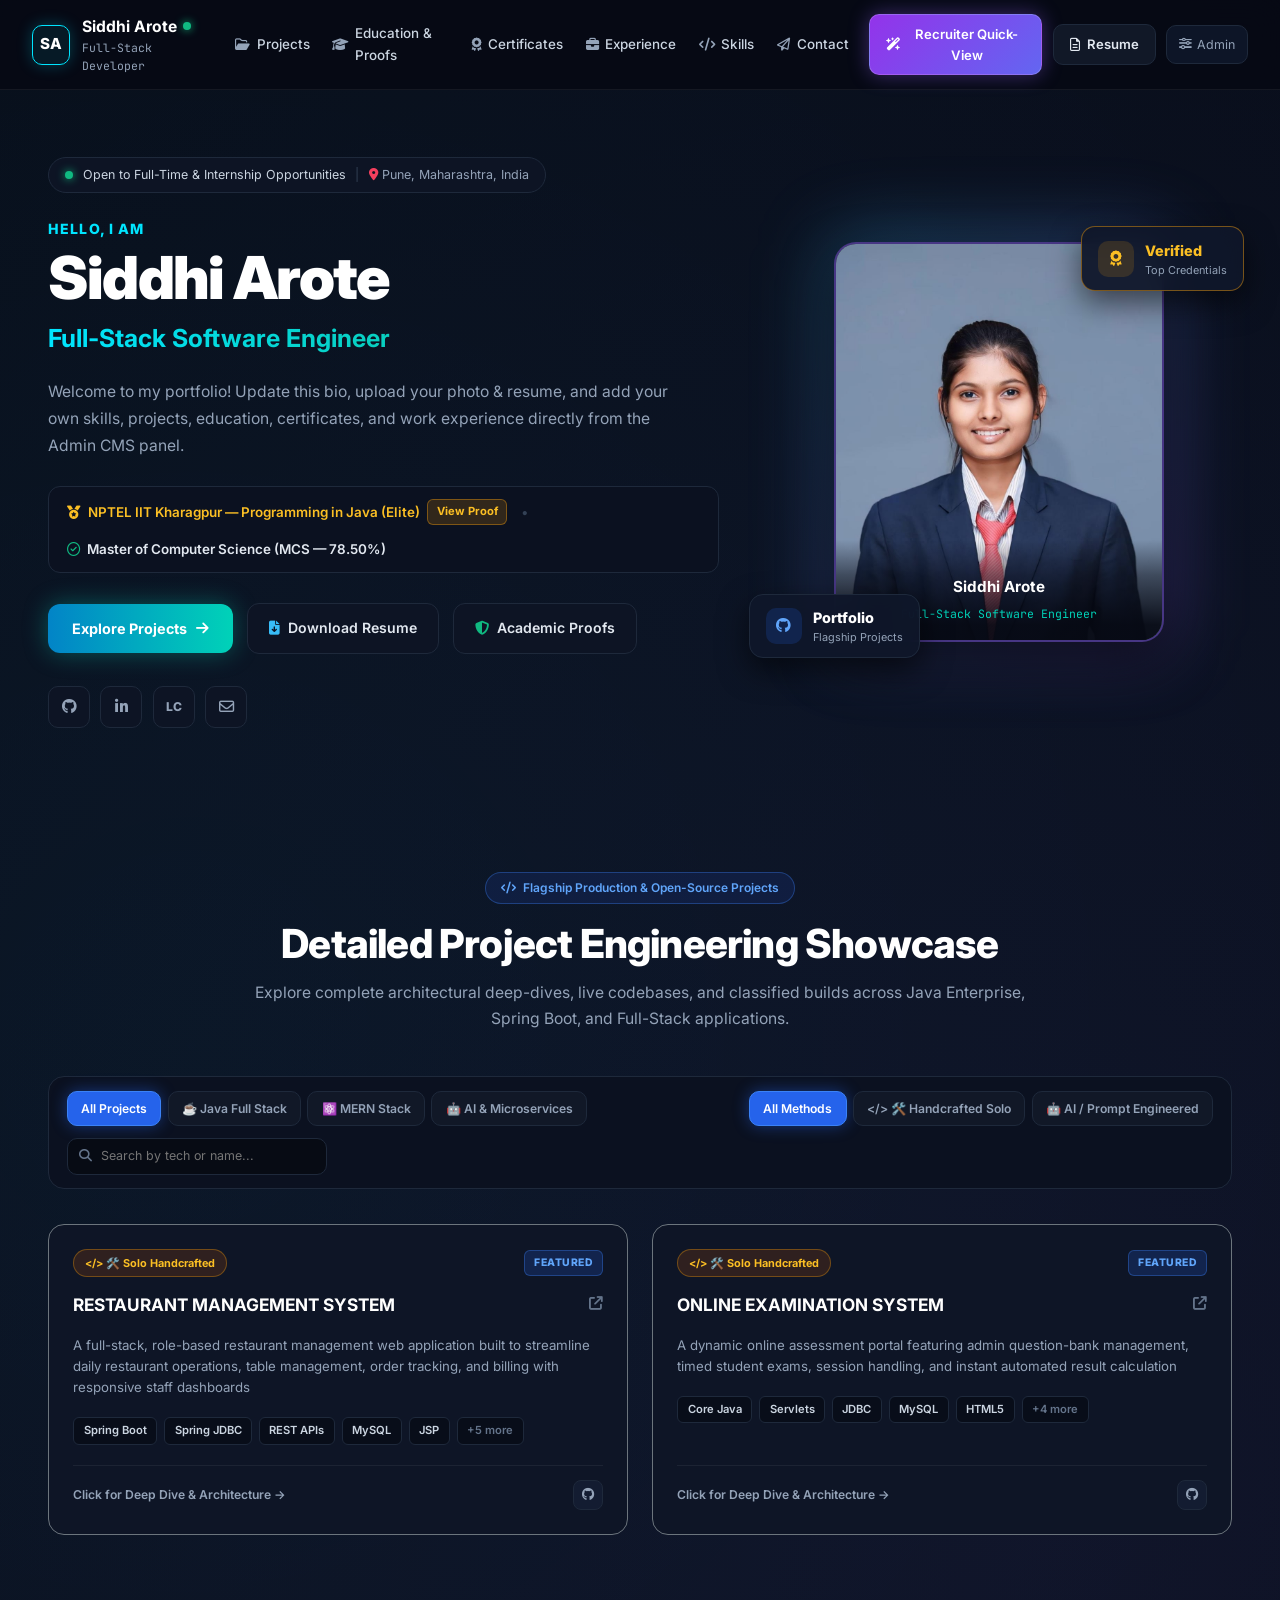
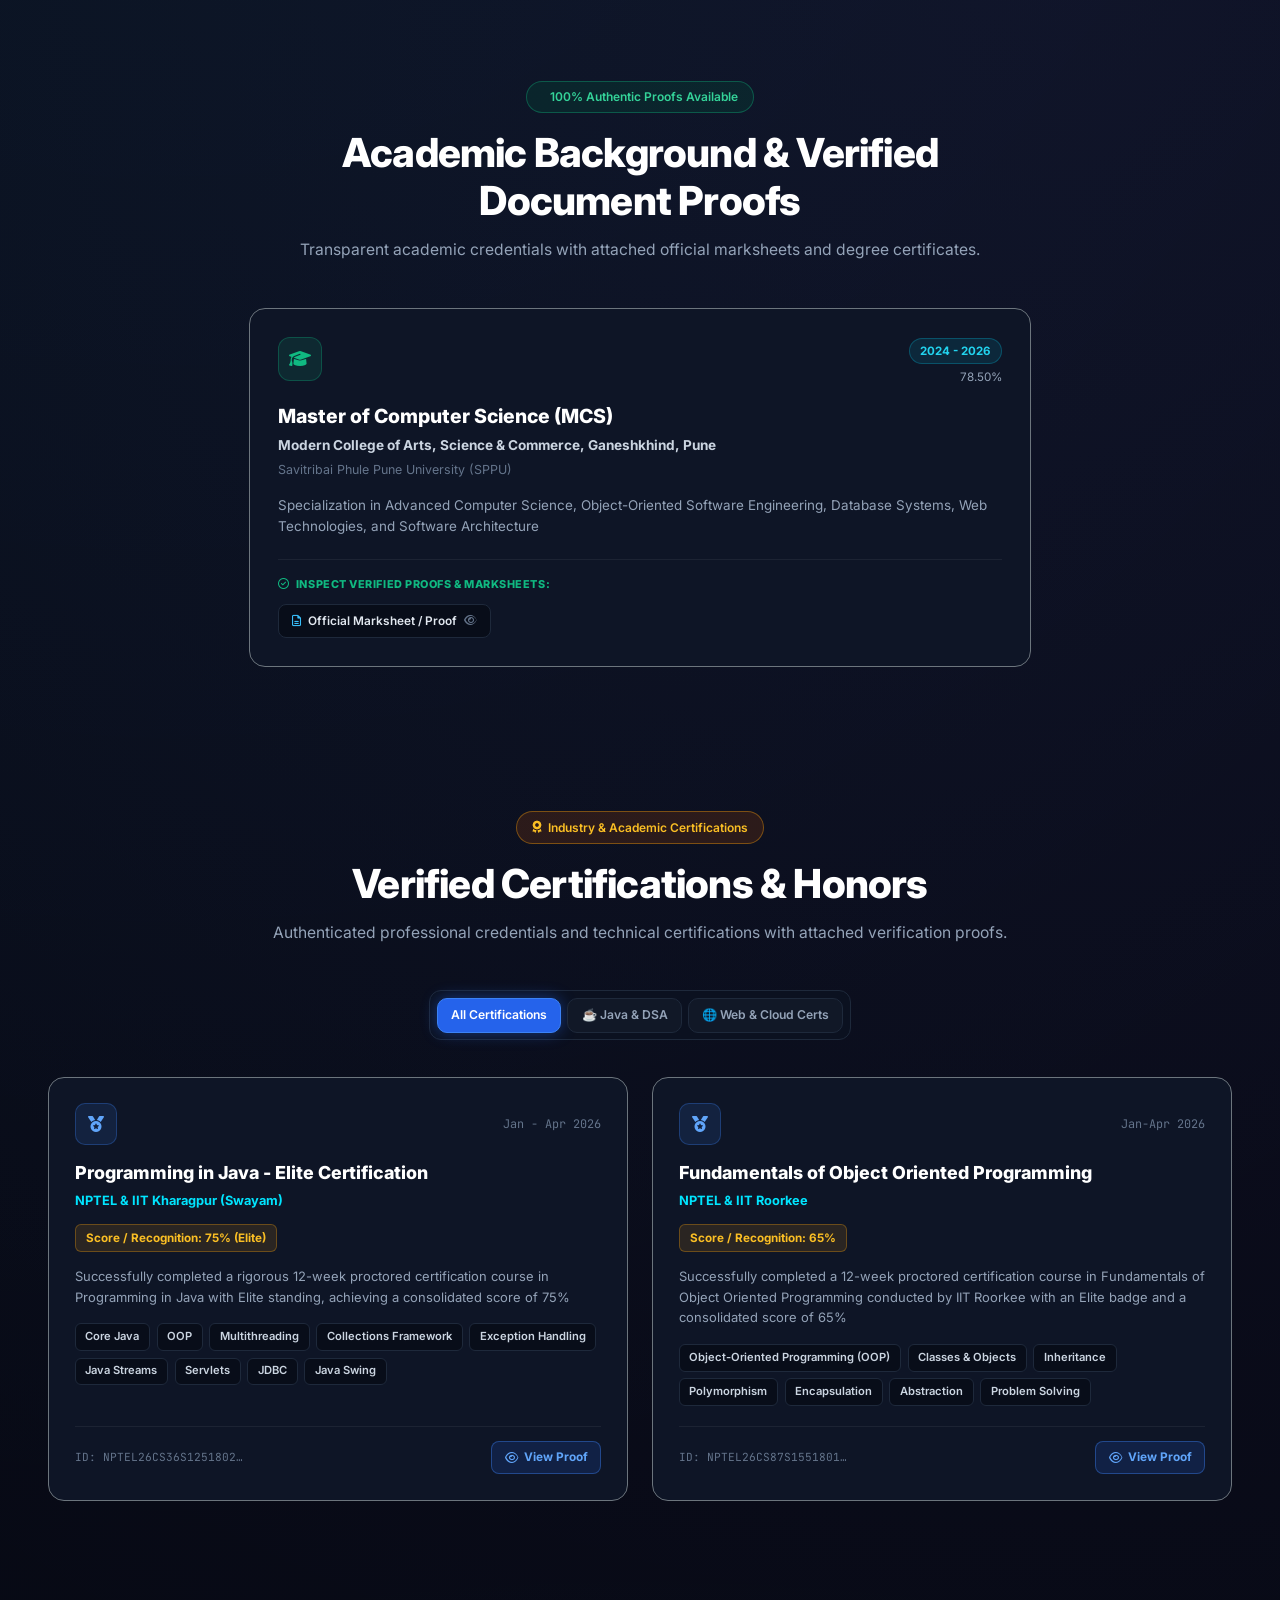
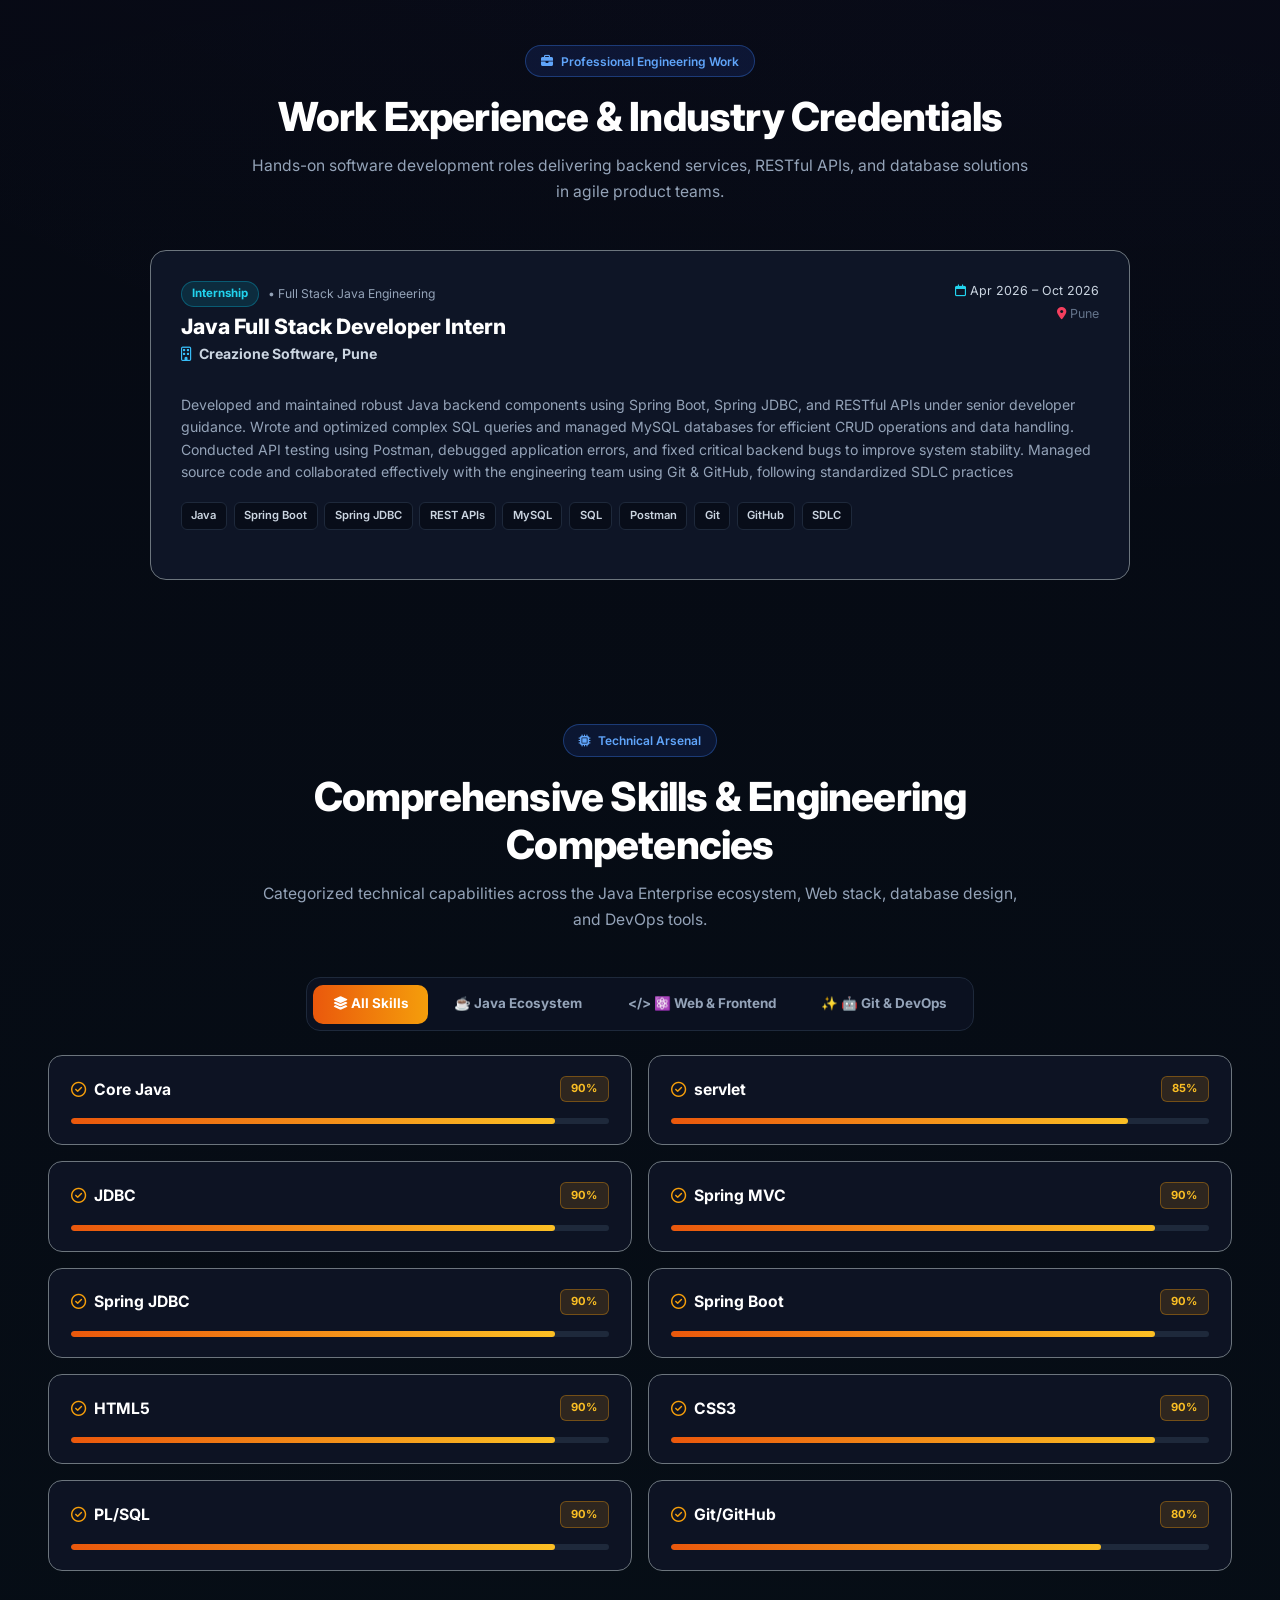
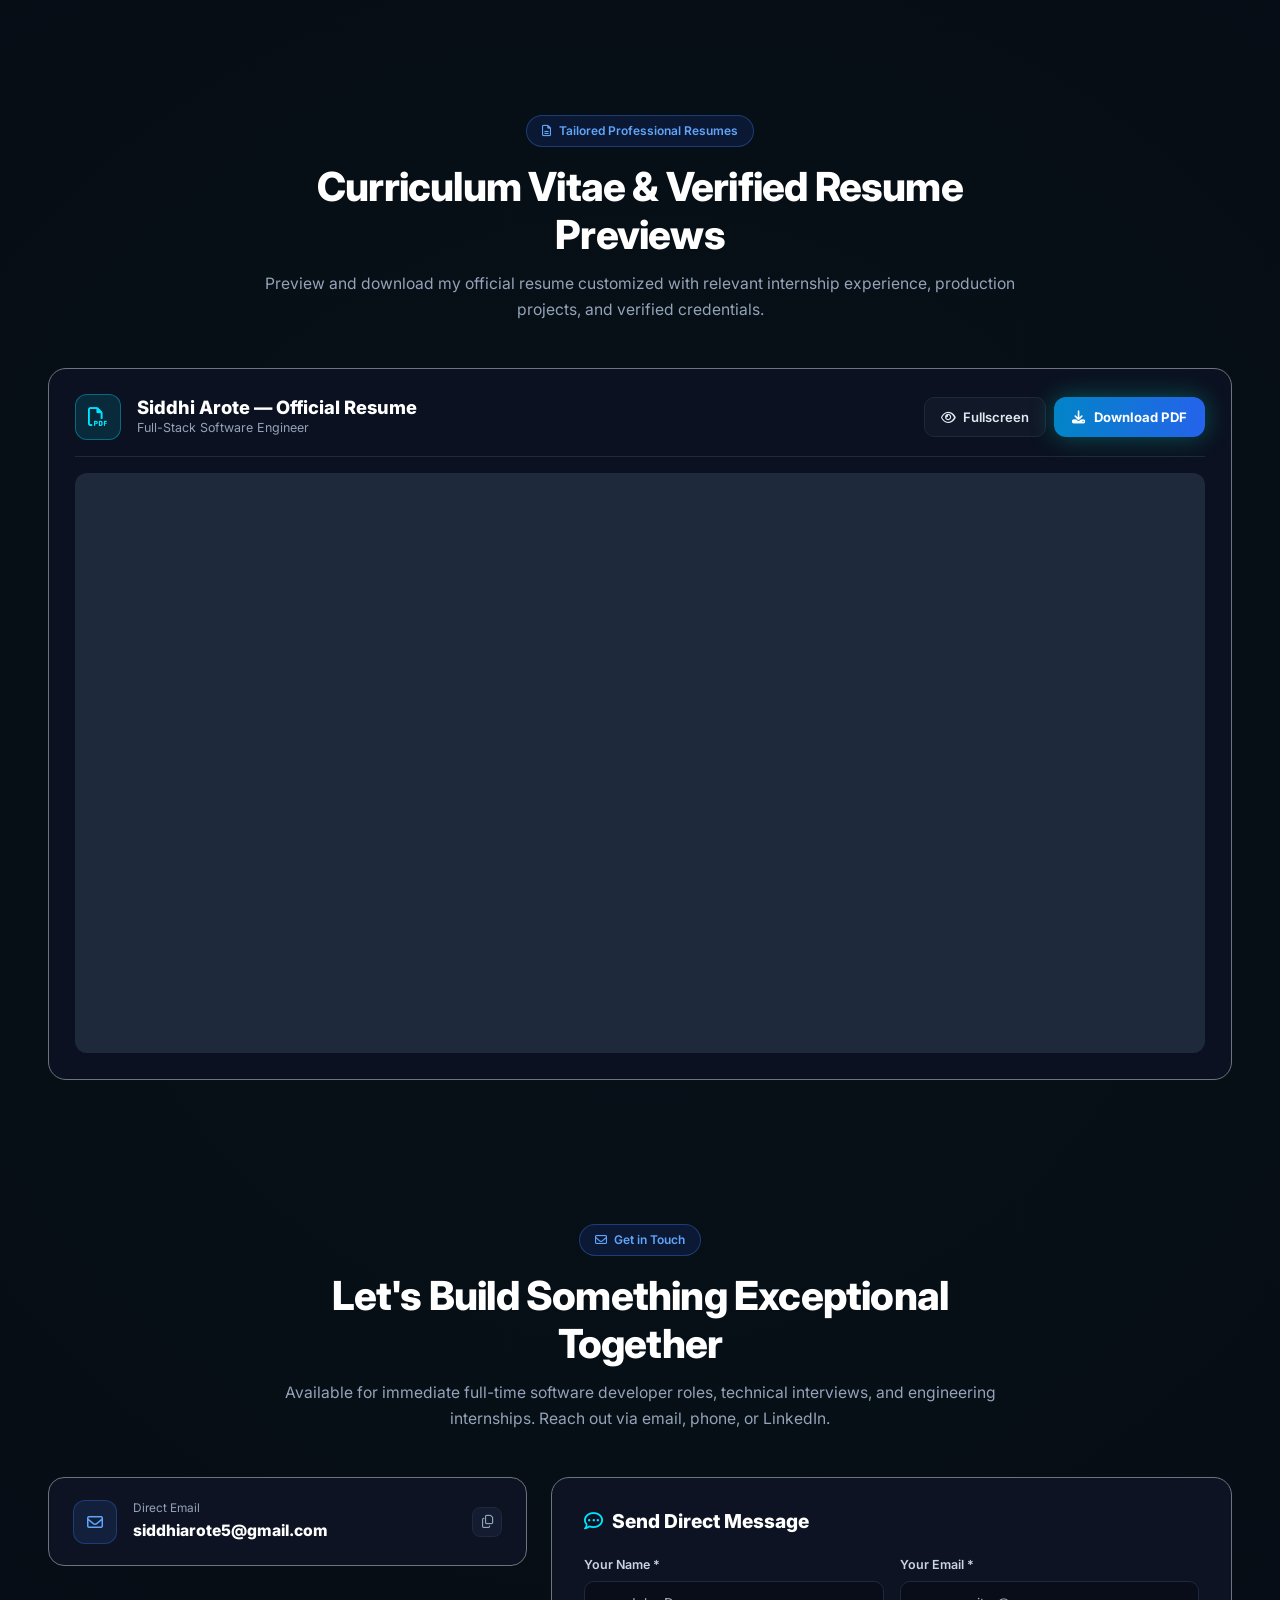
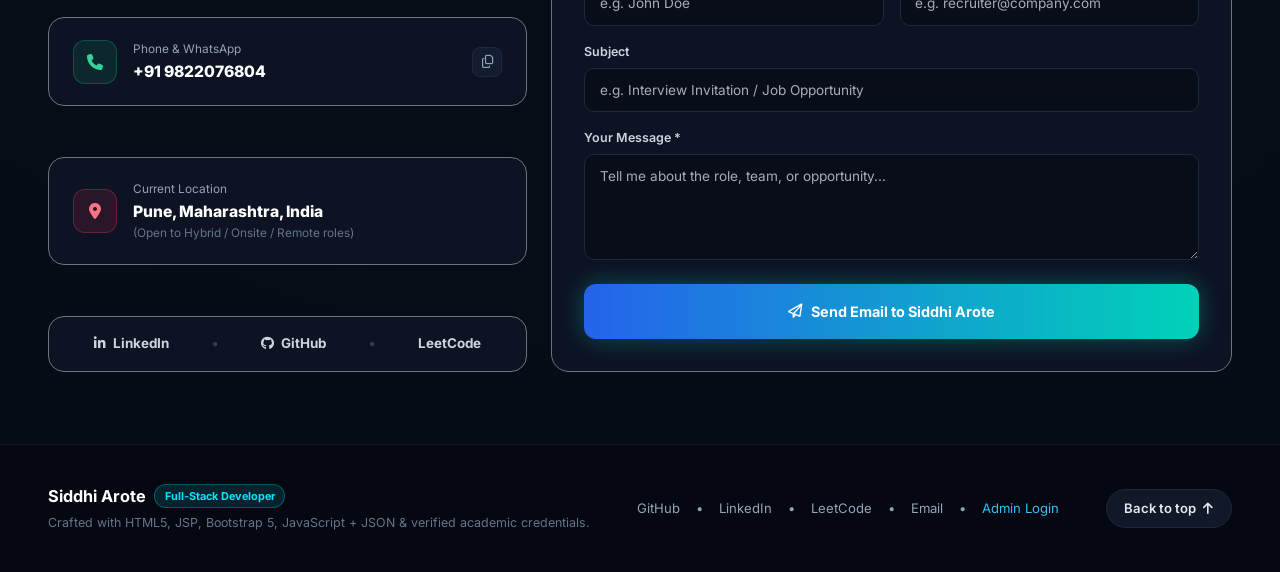
==== commit beb728c4: "Enable Live Admin CMS (admin.html) and auto-sync for Skills, Certificates, Projects, Education, Expe" ====
--- a/index.html
+++ b/index.html
@@ -17,13 +17,13 @@
 <header class="navbar">
     <div class="navbar-inner w-100">
         <a href="#top" class="brand">
-            <div class="brand-logo">SA</div>
+            <div class="brand-logo" id="navLogoInitials">SA</div>
             <div class="brand-text">
                 <div class="brand-name">
-                    Siddhi Arote
+                    <span id="navShortName">Siddhi Arote</span>
                     <span class="online-dot" title="Available for Immediate Joining"></span>
                 </div>
-                <div class="brand-sub">Full-Stack Developer</div>
+                <div class="brand-sub" id="navSubtitle">Full-Stack Developer</div>
             </div>
         </a>
 
@@ -43,6 +43,9 @@
             <a href="#resume-section" class="btn-resume-nav">
                 <i class="fa-regular fa-file-lines"></i> Resume
             </a>
+            <a href="admin.html" class="btn-admin-nav" title="Admin Dashboard to Add/Update Your Live Portfolio Data">
+                <i class="fa-solid fa-sliders"></i> Admin
+            </a>
         </div>
     </div>
 </header>
@@ -55,17 +58,17 @@
             <div class="col-lg-7">
                 <div class="status-pill">
                     <span class="online-dot"></span>
-                    <span>Open to Full-Time &amp; Internship Opportunities</span>
+                    <span id="heroStatusText">Open to Full-Time &amp; Internship Opportunities</span>
                     <span class="sep">|</span>
-                    <span class="loc"><i class="fa-solid fa-location-dot" style="color:#f43f5e;"></i> Pune, Maharashtra, India</span>
-                </div>
-
-                <div class="hero-greeting">HELLO, I AM</div>
-                <h1 class="hero-name">Siddhi Arote</h1>
+                    <span class="loc"><i class="fa-solid fa-location-dot" style="color:#f43f5e;"></i> <span id="heroLocation">Pune, Maharashtra, India</span></span>
+                </div>
+
+                <div class="hero-greeting" id="heroGreeting">HELLO, I AM</div>
+                <h1 class="hero-name" id="heroFullName">Siddhi Arote</h1>
                 <h2 class="hero-role">
                     <span id="heroRotatingRole" class="rotating-role-fade">Java Full Stack Developer</span>
                 </h2>
-                <p class="hero-bio">
+                <p class="hero-bio" id="heroBio">
                     Java Full Stack Developer skilled in Core Java, Spring Boot, Spring MVC, Spring JDBC, Servlets, JSP, RESTful APIs, MySQL, PL/SQL, HTML5, CSS3, JavaScript, and Bootstrap. Passionate about building scalable enterprise web applications and clean architectures.
                 </p>
 
@@ -98,16 +101,16 @@
                 </div>
 
                 <div class="hero-socials">
-                    <a href="https://github.com/SiddhiArote0420" target="_blank" class="social-box" title="GitHub">
+                    <a href="https://github.com/SiddhiArote0420" target="_blank" class="social-box dyn-github-link" title="GitHub">
                         <i class="fa-brands fa-github"></i>
                     </a>
-                    <a href="https://linkedin.com/in/siddhi-arote-3b6bb731a" target="_blank" class="social-box" title="LinkedIn">
+                    <a href="https://linkedin.com/in/siddhi-arote-3b6bb731a" target="_blank" class="social-box dyn-linkedin-link" title="LinkedIn">
                         <i class="fa-brands fa-linkedin-in"></i>
                     </a>
-                    <a href="https://leetcode.com/u/Arote_Siddhi" target="_blank" class="social-box" title="LeetCode">
+                    <a href="https://leetcode.com/u/Arote_Siddhi" target="_blank" class="social-box dyn-leetcode-link" title="LeetCode">
                         <span style="font-size:0.76rem;font-weight:800;">LC</span>
                     </a>
-                    <a href="mailto:siddhiarote5@gmail.com" class="social-box" title="Email">
+                    <a href="mailto:siddhiarote5@gmail.com" class="social-box dyn-email-link" title="Email">
                         <i class="fa-regular fa-envelope"></i>
                     </a>
                 </div>
@@ -122,17 +125,17 @@
                     <div class="floating-badge top-right">
                         <div class="fb-icon gold"><i class="fa-solid fa-award"></i></div>
                         <div>
-                            <div class="fb-title gold-text">Verified</div>
-                            <div class="fb-sub">Top Credentials</div>
+                            <div class="fb-title gold-text" id="topBadgeTitle">Verified</div>
+                            <div class="fb-sub" id="topBadgeSub">Top Credentials</div>
                         </div>
                     </div>
 
                     <div class="photo-card">
-                        <img src="uploads/profile_1792514562348_pic.jpeg"
+                        <img id="heroProfileImg" src="uploads/profile_1792514562348_pic.jpeg"
                              alt="Siddhi Arote"
                              onerror="this.src='https://ui-avatars.com/api/?name=Siddhi+Arote&size=500&background=0f172a&color=00e5ff&bold=true'">
                         <div class="photo-caption-overlay">
-                            <div class="photo-caption-name">Siddhi Arote</div>
+                            <div class="photo-caption-name" id="photoCaptionName">Siddhi Arote</div>
                             <div class="photo-caption-role rotating-role-fade" id="photoCardRotatingRole">Java Full Stack Developer</div>
                         </div>
                     </div>
@@ -141,8 +144,8 @@
                     <div class="floating-badge bottom-left">
                         <div class="fb-icon blue"><i class="fa-brands fa-github"></i></div>
                         <div>
-                            <div class="fb-title">Portfolio</div>
-                            <div class="fb-sub">Flagship Projects</div>
+                            <div class="fb-title" id="bottomBadgeTitle">Portfolio</div>
+                            <div class="fb-sub" id="bottomBadgeSub">Flagship Projects</div>
                         </div>
                     </div>
                 </div>
@@ -186,100 +189,8 @@
             </div>
         </div>
 
-        <!-- Bootstrap 5 Row for Dark Project Cards -->
-        <div class="row g-4 justify-content-center" id="projectsGrid">
-            <!-- Project 1 -->
-            <div class="col-lg-6 col-md-6 d-flex align-items-stretch project-col-item"
-                 data-category="Java Full Stack"
-                 data-method="Solo Handcrafted"
-                 data-search="restaurant management system spring boot spring jdbc rest apis mysql jsp html5 css3 javascript bootstrap postman">
-                <div class="card project-card w-100 border-secondary">
-                    <div>
-                        <div class="project-top-badges">
-                            <span class="badge-method solo">&lt;/&gt; 🛠️ Solo Handcrafted</span>
-                            <span class="badge-featured">FEATURED</span>
-                        </div>
-                        <div class="project-title-row">
-                            <h3 class="project-title">RESTAURANT MANAGEMENT SYSTEM</h3>
-                            <a href="https://github.com/SiddhiArote0420" target="_blank" style="color:#64748b;font-size:0.85rem;" title="Open Project Link">
-                                <i class="fa-solid fa-arrow-up-right-from-square"></i>
-                            </a>
-                        </div>
-                        <p class="project-desc">A full-stack, role-based restaurant management web application built to streamline daily restaurant operations, table management, order tracking, and billing with responsive staff dashboards</p>
-                        <div class="tech-tags">
-                            <span class="tech-tag">Spring Boot</span>
-                            <span class="tech-tag">Spring JDBC</span>
-                            <span class="tech-tag">REST APIs</span>
-                            <span class="tech-tag">MySQL</span>
-                            <span class="tech-tag">JSP</span>
-                            <span class="tech-tag more">+5 more</span>
-                        </div>
-                    </div>
-                    <div class="project-footer">
-                        <button type="button" class="deep-dive-link"
-                                data-title="RESTAURANT MANAGEMENT SYSTEM"
-                                data-cat="Java Full Stack • Solo Handcrafted"
-                                data-desc="A full-stack, role-based restaurant management web application built to streamline daily restaurant operations, table management, order tracking, and billing with responsive staff dashboards"
-                                data-arch="Role-Based Access Control (RBAC): Designed customized UI workflows and access levels for 4 distinct user roles: Admin, Receptionist, Waiter, and Chef. RESTful Backend: Developed secure REST APIs using Spring Boot and Spring JDBC to execute optimized CRUD operations for tables, categories, food items, orders, and payments. Database &amp; Testing: Structured relational data models in MySQL and rigorously tested API endpoints using Postman for reliable error handling and smooth data flow. Frontend UI: Built responsive, interactive staff interfaces using JSP, HTML5, CSS3, JavaScript, and Bootstrap."
-                                data-tech="Spring Boot, Spring JDBC, REST APIs, MySQL, JSP, HTML5, CSS3, JavaScript, Bootstrap, Postman"
-                                data-github="https://github.com/SiddhiArote0420"
-                                data-proof=""
-                                onclick="openProjectDeepDive(this)">
-                            Click for Deep Dive &amp; Architecture →
-                        </button>
-                        <a href="https://github.com/SiddhiArote0420" target="_blank" class="repo-icon-btn" title="View Source on GitHub">
-                            <i class="fa-brands fa-github"></i>
-                        </a>
-                    </div>
-                </div>
-            </div>
-
-            <!-- Project 2 -->
-            <div class="col-lg-6 col-md-6 d-flex align-items-stretch project-col-item"
-                 data-category="Java Full Stack"
-                 data-method="Solo Handcrafted"
-                 data-search="online examination system core java servlets jdbc mysql html5 css3 bootstrap javascript apache tomcat">
-                <div class="card project-card w-100 border-secondary">
-                    <div>
-                        <div class="project-top-badges">
-                            <span class="badge-method solo">&lt;/&gt; 🛠️ Solo Handcrafted</span>
-                            <span class="badge-featured">FEATURED</span>
-                        </div>
-                        <div class="project-title-row">
-                            <h3 class="project-title">ONLINE EXAMINATION SYSTEM</h3>
-                            <a href="https://github.com/SiddhiArote0420" target="_blank" style="color:#64748b;font-size:0.85rem;" title="Open Project Link">
-                                <i class="fa-solid fa-arrow-up-right-from-square"></i>
-                            </a>
-                        </div>
-                        <p class="project-desc">A dynamic online assessment portal featuring admin question-bank management, timed student exams, session handling, and instant automated result calculation</p>
-                        <div class="tech-tags">
-                            <span class="tech-tag">Core Java</span>
-                            <span class="tech-tag">Servlets</span>
-                            <span class="tech-tag">JDBC</span>
-                            <span class="tech-tag">MySQL</span>
-                            <span class="tech-tag">HTML5</span>
-                            <span class="tech-tag more">+4 more</span>
-                        </div>
-                    </div>
-                    <div class="project-footer">
-                        <button type="button" class="deep-dive-link"
-                                data-title="ONLINE EXAMINATION SYSTEM"
-                                data-cat="Java Full Stack • Solo Handcrafted"
-                                data-desc="A dynamic online assessment portal featuring admin question-bank management, timed student exams, session handling, and instant automated result calculation"
-                                data-arch="Core Java &amp; Servlet Architecture: Implemented MVC-style backend architecture using Java Servlets and JDBC to handle HTTP requests, session validation, and database connections. Exam Engine &amp; Automation: Engineered a timed test environment that automatically submits exams upon timer expiration and processes student scores instantly. Database Management: Designed normalized MySQL database schemas to manage users, subjects, question banks, active tests, and student score history. Responsive Frontend: Created clean, student-friendly interfaces with HTML5, CSS3, JavaScript, and Bootstrap."
-                                data-tech="Core Java, Servlets, JDBC, MySQL, HTML5, CSS3, Bootstrap, JavaScript, Apache Tomcat"
-                                data-github="https://github.com/SiddhiArote0420"
-                                data-proof=""
-                                onclick="openProjectDeepDive(this)">
-                            Click for Deep Dive &amp; Architecture →
-                        </button>
-                        <a href="https://github.com/SiddhiArote0420" target="_blank" class="repo-icon-btn" title="View Source on GitHub">
-                            <i class="fa-brands fa-github"></i>
-                        </a>
-                    </div>
-                </div>
-            </div>
-        </div>
+        <!-- Bootstrap 5 Row for Dark Project Cards (Dynamically loaded via portfolio.js) -->
+        <div class="row g-4 justify-content-center" id="projectsGrid"></div>
     </div>
 </section>
 
@@ -296,42 +207,7 @@
             </p>
         </div>
 
-        <div class="row g-4 justify-content-center" id="educationGrid">
-            <div class="col-lg-8 col-md-10 mx-auto d-flex align-items-stretch">
-                <div class="card edu-card w-100 border-secondary">
-                    <div>
-                        <div class="edu-top-row">
-                            <div class="edu-icon-box">
-                                <i class="fa-solid fa-graduation-cap"></i>
-                            </div>
-                            <div class="edu-meta-right">
-                                <span class="edu-duration-pill">2024 - 2026</span>
-                                <span class="edu-status-text">78.50%</span>
-                            </div>
-                        </div>
-
-                        <h3 class="edu-degree">Master of Computer Science (MCS)</h3>
-                        <div class="edu-inst">Modern College of Arts, Science &amp; Commerce, Ganeshkhind, Pune</div>
-                        <div class="edu-univ">Savitribai Phule Pune University (SPPU)</div>
-                        <p class="edu-desc">Specialization in Advanced Computer Science, Object-Oriented Software Engineering, Database Systems, Web Technologies, and Software Architecture</p>
-                    </div>
-
-                    <div class="proof-section">
-                        <div class="proof-heading">
-                            <i class="fa-regular fa-circle-check"></i> INSPECT VERIFIED PROOFS &amp; MARKSHEETS:
-                        </div>
-                        <div class="proof-pills">
-                            <button type="button" class="proof-pill-btn"
-                                    onclick="openProofModal('Official Final Year Marksheet', 'uploads/edu1_1792518720519_finalYear.pdf', 'Master of Computer Science (MCS) — 78.50%')">
-                                <i class="fa-regular fa-file-lines doc-ic"></i>
-                                <span>Official Final Year Marksheet</span>
-                                <i class="fa-regular fa-eye eye-ic"></i>
-                            </button>
-                        </div>
-                    </div>
-                </div>
-            </div>
-        </div>
+        <div class="row g-4 justify-content-center" id="educationGrid"></div>
     </div>
 </section>
 
@@ -356,91 +232,7 @@
             </div>
         </div>
 
-        <div class="row g-4 justify-content-center" id="certsGrid">
-            <!-- Certificate 1 -->
-            <div class="col-lg-6 col-md-6 d-flex align-items-stretch cert-col-item"
-                 data-category="Java & DSA (IIT NPTEL)">
-                <div class="card cert-card w-100 border-secondary">
-                    <div>
-                        <div class="cert-top-row">
-                            <div class="cert-icon-box">
-                                <i class="fa-solid fa-medal"></i>
-                            </div>
-                            <span class="cert-date">Jan - Apr 2026</span>
-                        </div>
-
-                        <h3 class="cert-title">Programming in Java - Elite Certification</h3>
-                        <div class="cert-issuer">NPTEL &amp; IIT Kharagpur (Swayam)</div>
-
-                        <div class="cert-score-pill">
-                            Score / Recognition: 75% (Elite)
-                        </div>
-
-                        <p class="cert-desc">Successfully completed a rigorous 12-week proctored certification course in Programming in Java with Elite standing, achieving a consolidated score of 75%</p>
-
-                        <div class="tech-tags">
-                            <span class="tech-tag">Core Java</span>
-                            <span class="tech-tag">OOP</span>
-                            <span class="tech-tag">Multithreading</span>
-                            <span class="tech-tag">Collections Framework</span>
-                            <span class="tech-tag">Exception Handling</span>
-                            <span class="tech-tag">Java Streams</span>
-                            <span class="tech-tag">Servlets</span>
-                            <span class="tech-tag">JDBC</span>
-                        </div>
-                    </div>
-
-                    <div class="cert-footer">
-                        <span class="cert-id" title="ID: NPTEL26CS36S1251802290">ID: NPTEL26CS36S1251802290</span>
-                        <button type="button" class="btn-view-cert"
-                                onclick="openProofModal('Programming in Java - Elite Certification', 'uploads/cert_1792518285256_NPTEL26CS36S125180229004916999.pdf', 'Issued by NPTEL &amp; IIT Kharagpur (Swayam) • Score: 75% (Elite) • Credential ID: NPTEL26CS36S1251802290')">
-                            <i class="fa-regular fa-eye"></i> View Proof
-                        </button>
-                    </div>
-                </div>
-            </div>
-
-            <!-- Certificate 2 -->
-            <div class="col-lg-6 col-md-6 d-flex align-items-stretch cert-col-item"
-                 data-category="Java & DSA (IIT NPTEL)">
-                <div class="card cert-card w-100 border-secondary">
-                    <div>
-                        <div class="cert-top-row">
-                            <div class="cert-icon-box">
-                                <i class="fa-solid fa-medal"></i>
-                            </div>
-                            <span class="cert-date">Jan-Apr 2026</span>
-                        </div>
-
-                        <h3 class="cert-title">Fundamentals of Object Oriented Programming</h3>
-                        <div class="cert-issuer">NPTEL &amp; IIT Roorkee</div>
-
-                        <div class="cert-score-pill">
-                            Score / Recognition: 65%
-                        </div>
-
-                        <p class="cert-desc">Successfully completed a 12-week proctored certification course in Fundamentals of Object Oriented Programming conducted by IIT Roorkee with an Elite badge and a consolidated score of 65%</p>
-
-                        <div class="tech-tags">
-                            <span class="tech-tag">Object-Oriented Programming (OOP)</span>
-                            <span class="tech-tag">Classes &amp; Objects</span>
-                            <span class="tech-tag">Inheritance</span>
-                            <span class="tech-tag">Polymorphism</span>
-                            <span class="tech-tag">Encapsulation</span>
-                            <span class="tech-tag">Abstraction</span>
-                        </div>
-                    </div>
-
-                    <div class="cert-footer">
-                        <span class="cert-id" title="ID: NPTEL26CS87S1551801791">ID: NPTEL26CS87S1551801791</span>
-                        <button type="button" class="btn-view-cert"
-                                onclick="openProofModal('Fundamentals of Object Oriented Programming', 'uploads/cert_1792518502325_NPTL_Certificate.pdf', 'Issued by NPTEL &amp; IIT Roorkee • Score: 65% • Credential ID: NPTEL26CS87S1551801791')">
-                            <i class="fa-regular fa-eye"></i> View Proof
-                        </button>
-                    </div>
-                </div>
-            </div>
-        </div>
+        <div class="row g-4 justify-content-center" id="certsGrid"></div>
     </div>
 </section>
 
@@ -458,42 +250,7 @@
             </p>
         </div>
 
-        <div class="exp-list" id="experienceList">
-            <div class="card exp-card border-secondary">
-                <div class="exp-top-row">
-                    <div>
-                        <div class="exp-badges">
-                            <span class="badge-intern">Internship</span>
-                            <span class="exp-track">• Full Stack Java Engineering</span>
-                        </div>
-                        <h3 class="exp-role">Java Full Stack Developer Intern</h3>
-                        <div class="exp-company">
-                            <i class="fa-regular fa-building"></i> Creazione Software, Pune
-                        </div>
-                    </div>
-
-                    <div class="exp-meta-right">
-                        <div><i class="fa-regular fa-calendar" style="color:#22d3ee;"></i> Apr 2026 – Oct 2026</div>
-                        <div class="loc"><i class="fa-solid fa-location-dot" style="color:#f43f5e;"></i> Pune</div>
-                    </div>
-                </div>
-
-                <p class="exp-desc">Developed and maintained robust Java backend components using Spring Boot, Spring JDBC, and RESTful APIs under senior developer guidance. Wrote and optimized complex SQL queries and managed MySQL databases for efficient CRUD operations and data handling. Conducted API testing using Postman, debugged application errors, and fixed critical backend bugs to improve system stability. Managed source code and collaborated effectively with the engineering team using Git &amp; GitHub, following standardized SDLC practices.</p>
-
-                <div class="tech-tags">
-                    <span class="tech-tag">Java</span>
-                    <span class="tech-tag">Spring Boot</span>
-                    <span class="tech-tag">Spring JDBC</span>
-                    <span class="tech-tag">REST APIs</span>
-                    <span class="tech-tag">MySQL</span>
-                    <span class="tech-tag">SQL</span>
-                    <span class="tech-tag">Postman</span>
-                    <span class="tech-tag">Git</span>
-                    <span class="tech-tag">GitHub</span>
-                    <span class="tech-tag">SDLC</span>
-                </div>
-            </div>
-        </div>
+        <div class="exp-list" id="experienceList"></div>
     </div>
 </section>
 
@@ -558,23 +315,23 @@
                         <i class="fa-regular fa-file-pdf"></i>
                     </div>
                     <div>
-                        <h3 style="font-size:1.15rem;font-weight:800;color:#fff;margin:0;">Siddhi Arote — Official Resume</h3>
-                        <div style="font-size:0.78rem;color:#94a3b8;">Full-Stack Software Engineer</div>
+                        <h3 id="resumeHeadingName" style="font-size:1.15rem;font-weight:800;color:#fff;margin:0;">Siddhi Arote — Official Resume</h3>
+                        <div id="resumeSubRole" style="font-size:0.78rem;color:#94a3b8;">Full-Stack Software Engineer</div>
                     </div>
                 </div>
 
                 <div class="d-flex flex-wrap gap-2">
-                    <a href="uploads/resume_1792514562377_JAVA_DEVELOPER__2_.pdf" target="_blank" class="btn-resume-nav">
+                    <a id="resumeFullscreenBtn" href="uploads/resume_1792514562377_JAVA_DEVELOPER__2_.pdf" target="_blank" class="btn-resume-nav">
                         <i class="fa-regular fa-eye"></i> Fullscreen
                     </a>
-                    <a href="uploads/resume_1792514562377_JAVA_DEVELOPER__2_.pdf" download="Siddhi_Arote_Java_Developer_Resume.pdf" class="btn-explore" style="padding:0.55rem 1.15rem;font-size:0.82rem;background:linear-gradient(90deg,#0284c7,#2563eb);">
+                    <a id="resumeDownloadBtn" href="uploads/resume_1792514562377_JAVA_DEVELOPER__2_.pdf" download="Siddhi_Arote_Java_Developer_Resume.pdf" class="btn-explore" style="padding:0.55rem 1.15rem;font-size:0.82rem;background:linear-gradient(90deg,#0284c7,#2563eb);">
                         <i class="fa-solid fa-download"></i> Download PDF
                     </a>
                 </div>
             </div>
 
             <div style="background:#1e293b;border-radius:12px;overflow:hidden;height:580px;">
-                <iframe src="uploads/resume_1792514562377_JAVA_DEVELOPER__2_.pdf" style="width:100%;height:100%;border:none;"></iframe>
+                <iframe id="resumePreviewIframe" src="uploads/resume_1792514562377_JAVA_DEVELOPER__2_.pdf" style="width:100%;height:100%;border:none;"></iframe>
             </div>
         </div>
     </div>
@@ -606,10 +363,10 @@
                             </div>
                             <div>
                                 <div style="font-size:0.74rem;color:#94a3b8;">Direct Email</div>
-                                <a href="mailto:siddhiarote5@gmail.com" style="font-size:0.98rem;font-weight:800;color:#ffffff;">siddhiarote5@gmail.com</a>
+                                <a id="contactEmailText" href="mailto:siddhiarote5@gmail.com" class="dyn-email-link" style="font-size:0.98rem;font-weight:800;color:#ffffff;">siddhiarote5@gmail.com</a>
                             </div>
                         </div>
-                        <button type="button" class="repo-icon-btn" onclick="copyTextToClipboard('siddhiarote5@gmail.com', this)" title="Copy Email">
+                        <button type="button" class="repo-icon-btn" onclick="copyTextToClipboard(document.getElementById('contactEmailText').textContent, this)" title="Copy Email">
                             <i class="fa-regular fa-copy"></i>
                         </button>
                     </div>
@@ -624,10 +381,10 @@
                             </div>
                             <div>
                                 <div style="font-size:0.74rem;color:#94a3b8;">Phone &amp; WhatsApp</div>
-                                <div style="font-size:0.98rem;font-weight:800;color:#ffffff;">+91 9822076804</div>
+                                <div id="contactPhoneText" style="font-size:0.98rem;font-weight:800;color:#ffffff;">+91 9822076804</div>
                             </div>
                         </div>
-                        <button type="button" class="repo-icon-btn" onclick="copyTextToClipboard('+91 9822076804', this)" title="Copy Phone">
+                        <button type="button" class="repo-icon-btn" onclick="copyTextToClipboard(document.getElementById('contactPhoneText').textContent, this)" title="Copy Phone">
                             <i class="fa-regular fa-copy"></i>
                         </button>
                     </div>
@@ -641,7 +398,7 @@
                         </div>
                         <div>
                             <div style="font-size:0.74rem;color:#94a3b8;">Current Location</div>
-                            <div style="font-size:0.98rem;font-weight:800;color:#ffffff;">Pune, Maharashtra, India</div>
+                            <div id="contactLocationText" style="font-size:0.98rem;font-weight:800;color:#ffffff;">Pune, Maharashtra, India</div>
                             <div style="font-size:0.74rem;color:#64748b;">(Open to Hybrid / Onsite / Remote roles)</div>
                         </div>
                     </div>
@@ -650,11 +407,11 @@
                 <!-- Card 4: Social Bar -->
                 <div class="card border-secondary" style="background:#0d1323;border-radius:16px;padding:1rem 1.5rem;">
                     <div class="d-flex justify-content-around align-items-center" style="font-size:0.84rem;font-weight:700;color:#cbd5e1;">
-                        <a href="https://linkedin.com/in/siddhi-arote-3b6bb731a" target="_blank"><i class="fa-brands fa-linkedin-in me-1"></i> LinkedIn</a>
+                        <a href="https://linkedin.com/in/siddhi-arote-3b6bb731a" target="_blank" class="dyn-linkedin-link"><i class="fa-brands fa-linkedin-in me-1"></i> LinkedIn</a>
                         <span style="color:#334155;">•</span>
-                        <a href="https://github.com/SiddhiArote0420" target="_blank"><i class="fa-brands fa-github me-1"></i> GitHub</a>
+                        <a href="https://github.com/SiddhiArote0420" target="_blank" class="dyn-github-link"><i class="fa-brands fa-github me-1"></i> GitHub</a>
                         <span style="color:#334155;">•</span>
-                        <a href="https://leetcode.com/u/Arote_Siddhi" target="_blank">LeetCode</a>
+                        <a href="https://leetcode.com/u/Arote_Siddhi" target="_blank" class="dyn-leetcode-link">LeetCode</a>
                     </div>
                 </div>
             </div>
@@ -700,8 +457,8 @@
     <div class="container d-flex flex-wrap justify-content-between align-items-center gap-3">
         <div>
             <div class="d-flex align-items-center gap-2 mb-1">
-                <strong style="font-size:1.02rem;color:#fff;">Siddhi Arote</strong>
-                <span style="background:rgba(0,229,255,0.12);border:1px solid rgba(0,229,255,0.3);color:#00e5ff;font-size:0.68rem;font-weight:700;padding:0.15rem 0.6rem;border-radius:999px;">
+                <strong id="footerFullName" style="font-size:1.02rem;color:#fff;">Siddhi Arote</strong>
+                <span id="footerNavSub" style="background:rgba(0,229,255,0.12);border:1px solid rgba(0,229,255,0.3);color:#00e5ff;font-size:0.68rem;font-weight:700;padding:0.15rem 0.6rem;border-radius:999px;">
                     Full-Stack Developer
                 </span>
             </div>
@@ -711,13 +468,15 @@
         </div>
 
         <div class="d-flex align-items-center gap-3" style="font-size:0.82rem;color:#94a3b8;">
-            <a href="https://github.com/SiddhiArote0420" target="_blank">GitHub</a>
+            <a href="https://github.com/SiddhiArote0420" target="_blank" class="dyn-github-link">GitHub</a>
             <span>•</span>
-            <a href="https://linkedin.com/in/siddhi-arote-3b6bb731a" target="_blank">LinkedIn</a>
+            <a href="https://linkedin.com/in/siddhi-arote-3b6bb731a" target="_blank" class="dyn-linkedin-link">LinkedIn</a>
             <span>•</span>
-            <a href="https://leetcode.com/u/Arote_Siddhi" target="_blank">LeetCode</a>
+            <a href="https://leetcode.com/u/Arote_Siddhi" target="_blank" class="dyn-leetcode-link">LeetCode</a>
             <span>•</span>
-            <a href="mailto:siddhiarote5@gmail.com">Email</a>
+            <a href="mailto:siddhiarote5@gmail.com" class="dyn-email-link">Email</a>
+            <span>•</span>
+            <a href="admin.html" style="color:#38bdf8;">Admin Login</a>
         </div>
 
         <a href="#top" class="btn-resume-nav" style="border-radius:999px;padding:0.5rem 1.1rem;">
@@ -780,6 +539,9 @@
                 <a id="prfDownloadBtn" href="#" target="_blank" class="btn-explore" style="padding:0.6rem 1.15rem;font-size:0.82rem;display:none;">
                     <i class="fa-solid fa-download"></i> Open / Download Original File
                 </a>
+                <a href="admin.html" style="font-size:0.78rem;color:#38bdf8;">
+                    <i class="fa-solid fa-cloud-arrow-up"></i> Update / Upload Document in Admin CMS
+                </a>
             </div>
         </div>
     </div>
@@ -830,8 +592,8 @@
                 <div class="col-md-3 col-6">
                     <div style="background:#080d19;border:1px solid #1e293b;padding:0.9rem;border-radius:12px;">
                         <div style="font-size:0.7rem;color:#a855f7;font-weight:700;">PROJECTS &amp; SKILLS</div>
-                        <div style="font-size:0.95rem;font-weight:800;color:#fff;margin-top:0.2rem;">2 Projects • 10 Skills</div>
-                        <div style="font-size:0.74rem;color:#94a3b8;">Production Ready</div>
+                        <div style="font-size:0.95rem;font-weight:800;color:#fff;margin-top:0.2rem;">Production Ready</div>
+                        <div style="font-size:0.74rem;color:#94a3b8;">Java &amp; Full-Stack</div>
                     </div>
                 </div>
             </div>
@@ -857,6 +619,7 @@
 <script src="https://cdn.jsdelivr.net/npm/bootstrap@5.3.3/dist/js/bootstrap.bundle.min.js"></script>
 <script>
     window.PORTFOLIO_CTX = '';
+    window.IS_STATIC_PORTFOLIO = true;
     var ctxPath = '';
 
     (function initRotatingRoles() {
@@ -907,30 +670,18 @@
     }
 
     function applyProjectFilters() {
-        if (portfolioJsonData && portfolioJsonData.projects && portfolioJsonData.projects.length > 0) {
+        if (portfolioJsonData && portfolioJsonData.projects) {
             renderProjectsFromJson(portfolioJsonData.projects);
-            return;
         }
     }
 
     function filterCertificates(cat, btn) {
+        activeCertCategory = cat;
         var btns = document.querySelectorAll('#certFilterButtons .filter-btn');
         for (var b = 0; b < btns.length; b++) btns[b].classList.remove('active');
         btn.classList.add('active');
-        var items = document.querySelectorAll('#certsGrid .cert-col-item');
-        var visible = 0;
-        for (var i = 0; i < items.length; i++) {
-            var col = items[i];
-            var c = col.getAttribute('data-category') || '';
-            var show = (cat === 'ALL' || c.toLowerCase() === cat.toLowerCase());
-            col.style.display = show ? 'flex' : 'none';
-            if (show) visible++;
-        }
-        var newClass = visible === 1 ? 'col-lg-8 col-md-10 mx-auto' : (visible === 2 ? 'col-lg-6 col-md-6' : 'col-lg-4 col-md-6');
-        for (var j = 0; j < items.length; j++) {
-            if (items[j].style.display !== 'none') {
-                items[j].className = newClass + ' d-flex align-items-stretch cert-col-item';
-            }
+        if (portfolioJsonData && portfolioJsonData.certificates) {
+            renderCertificatesFromJson(portfolioJsonData.certificates);
         }
     }
 
@@ -972,16 +723,25 @@
                 lower.indexOf('.jpg') !== -1 ||
                 lower.indexOf('.jpeg') !== -1 ||
                 lower.indexOf('.webp') !== -1 ||
-                lower.indexOf('.gif') !== -1
+                lower.indexOf('.gif') !== -1 ||
+                lower.indexOf('data:image') === 0
             ) {
                 box.innerHTML = '<img src="' + fullUrl + '" style="max-width:100%;max-height:460px;border-radius:8px;border:1px solid #334155;" alt="Verified Proof">';
-            } else if (lower.indexOf('.pdf') !== -1) {
+            } else if (lower.indexOf('.pdf') !== -1 || lower.indexOf('data:application/pdf') === 0) {
                 box.innerHTML = '<iframe src="' + fullUrl + '" style="width:100%;height:460px;border:none;border-radius:8px;"></iframe>';
             } else {
                 box.innerHTML = '<i class="fa-solid fa-file-shield" style="font-size:3rem;color:#00e5ff;margin-bottom:0.8rem;"></i>' +
                     '<div style="font-weight:700;color:#fff;">Verified Credential Attached</div>' +
                     '<div style="font-size:0.82rem;color:#94a3b8;margin-top:0.3rem;">Click "Open / Download Original File" below to inspect the document.</div>';
             }
+        } else {
+            dlBtn.style.display = 'none';
+            box.innerHTML = '<div style="padding:1.5rem;">' +
+                '<div style="width:64px;height:64px;border-radius:50%;background:rgba(16,185,129,0.14);border:1px solid rgba(16,185,129,0.4);color:#10b981;display:inline-flex;align-items:center;justify-content:center;font-size:1.6rem;margin-bottom:1rem;"><i class="fa-solid fa-shield-halved"></i></div>' +
+                '<h4 style="font-size:1.05rem;font-weight:800;color:#fff;margin-bottom:0.4rem;">' + title + '</h4>' +
+                '<p style="font-size:0.84rem;color:#94a3b8;max-width:460px;margin:0 auto 1rem;">Upload the scanned PDF/Image file for this credential anytime from your <strong style="color:#00e5ff;">Admin CMS Dashboard</strong>.</p>' +
+                '<a href="admin.html" class="edu-duration-pill"><i class="fa-solid fa-upload"></i> Upload Document in Admin</a>' +
+                '</div>';
         }
         document.getElementById('proofModal').classList.add('open');
     }
@@ -1015,7 +775,7 @@
         }
     });
 </script>
-<!-- Dynamic JavaScript + JSON Loader for Skills & Projects -->
+<!-- Dynamic JavaScript + JSON Loader for All Sections -->
 <script src="assets/portfolio.js"></script>
 </body>
 </html>
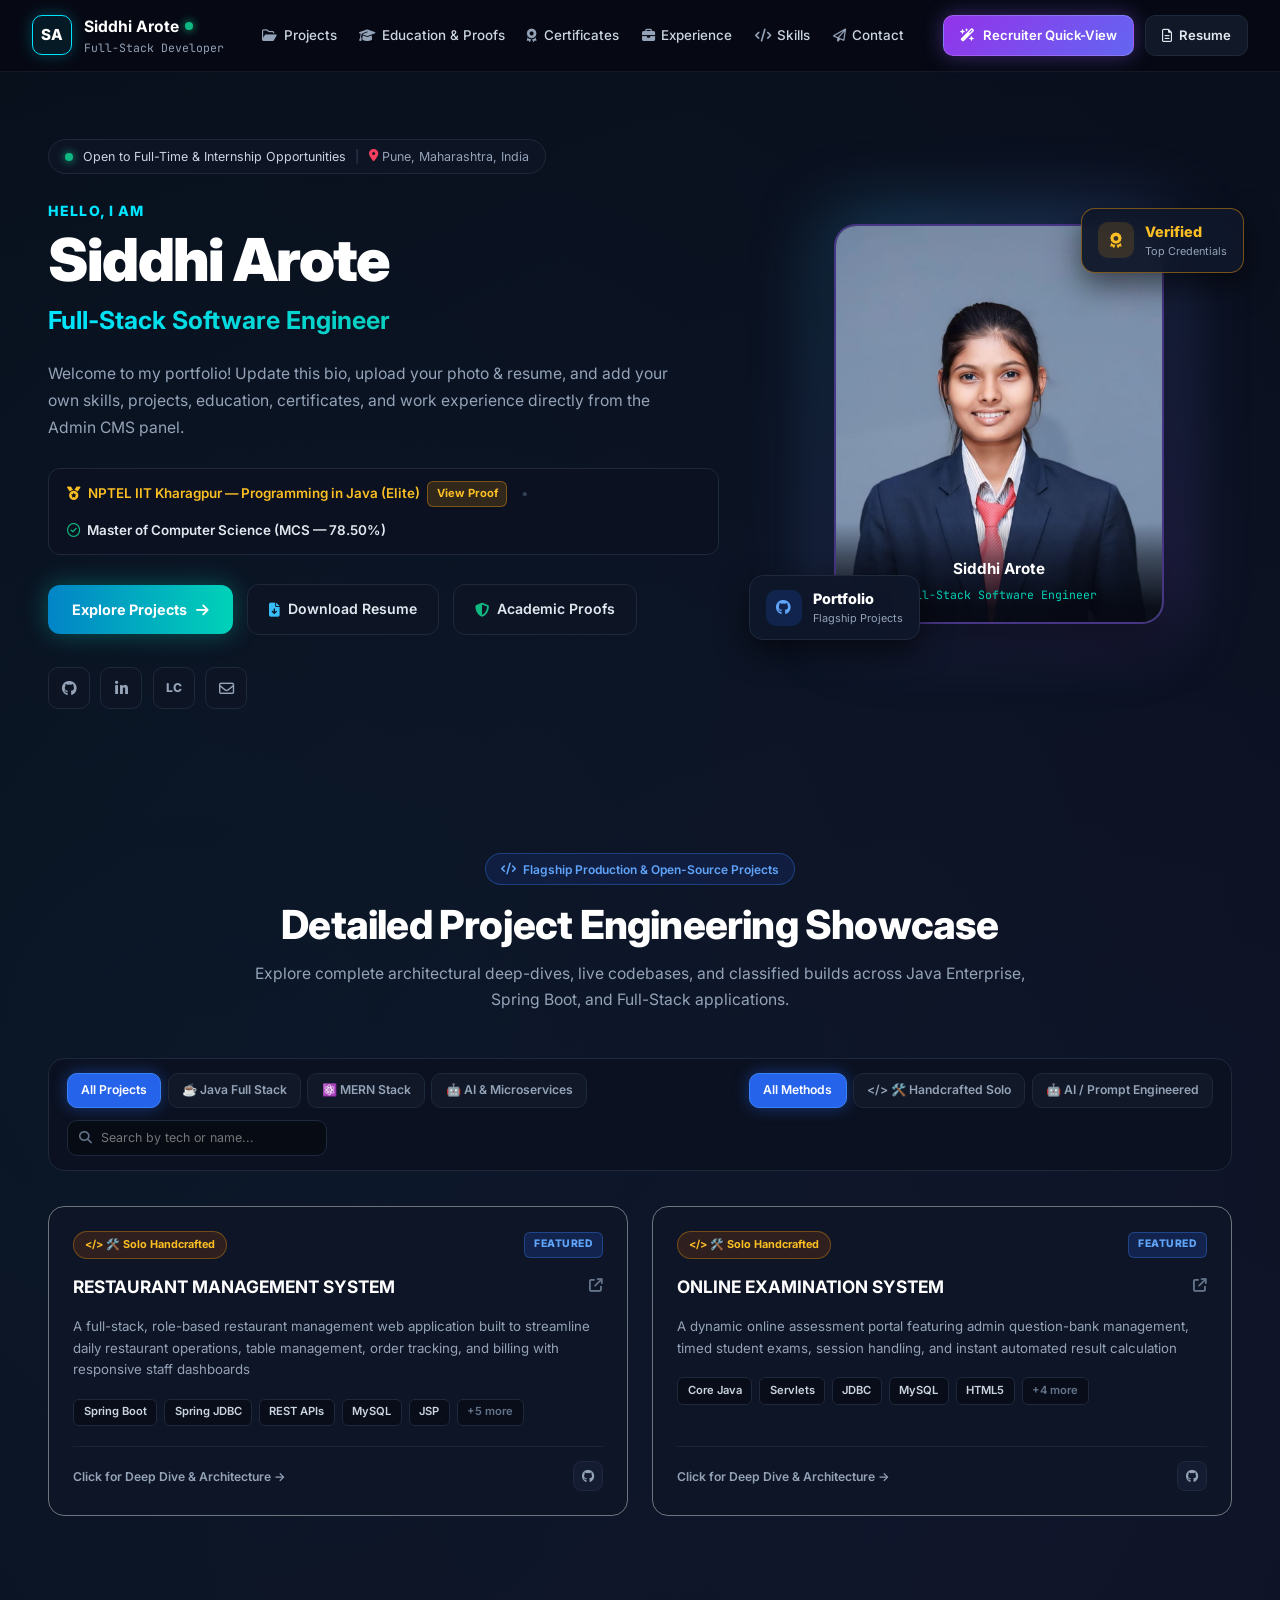
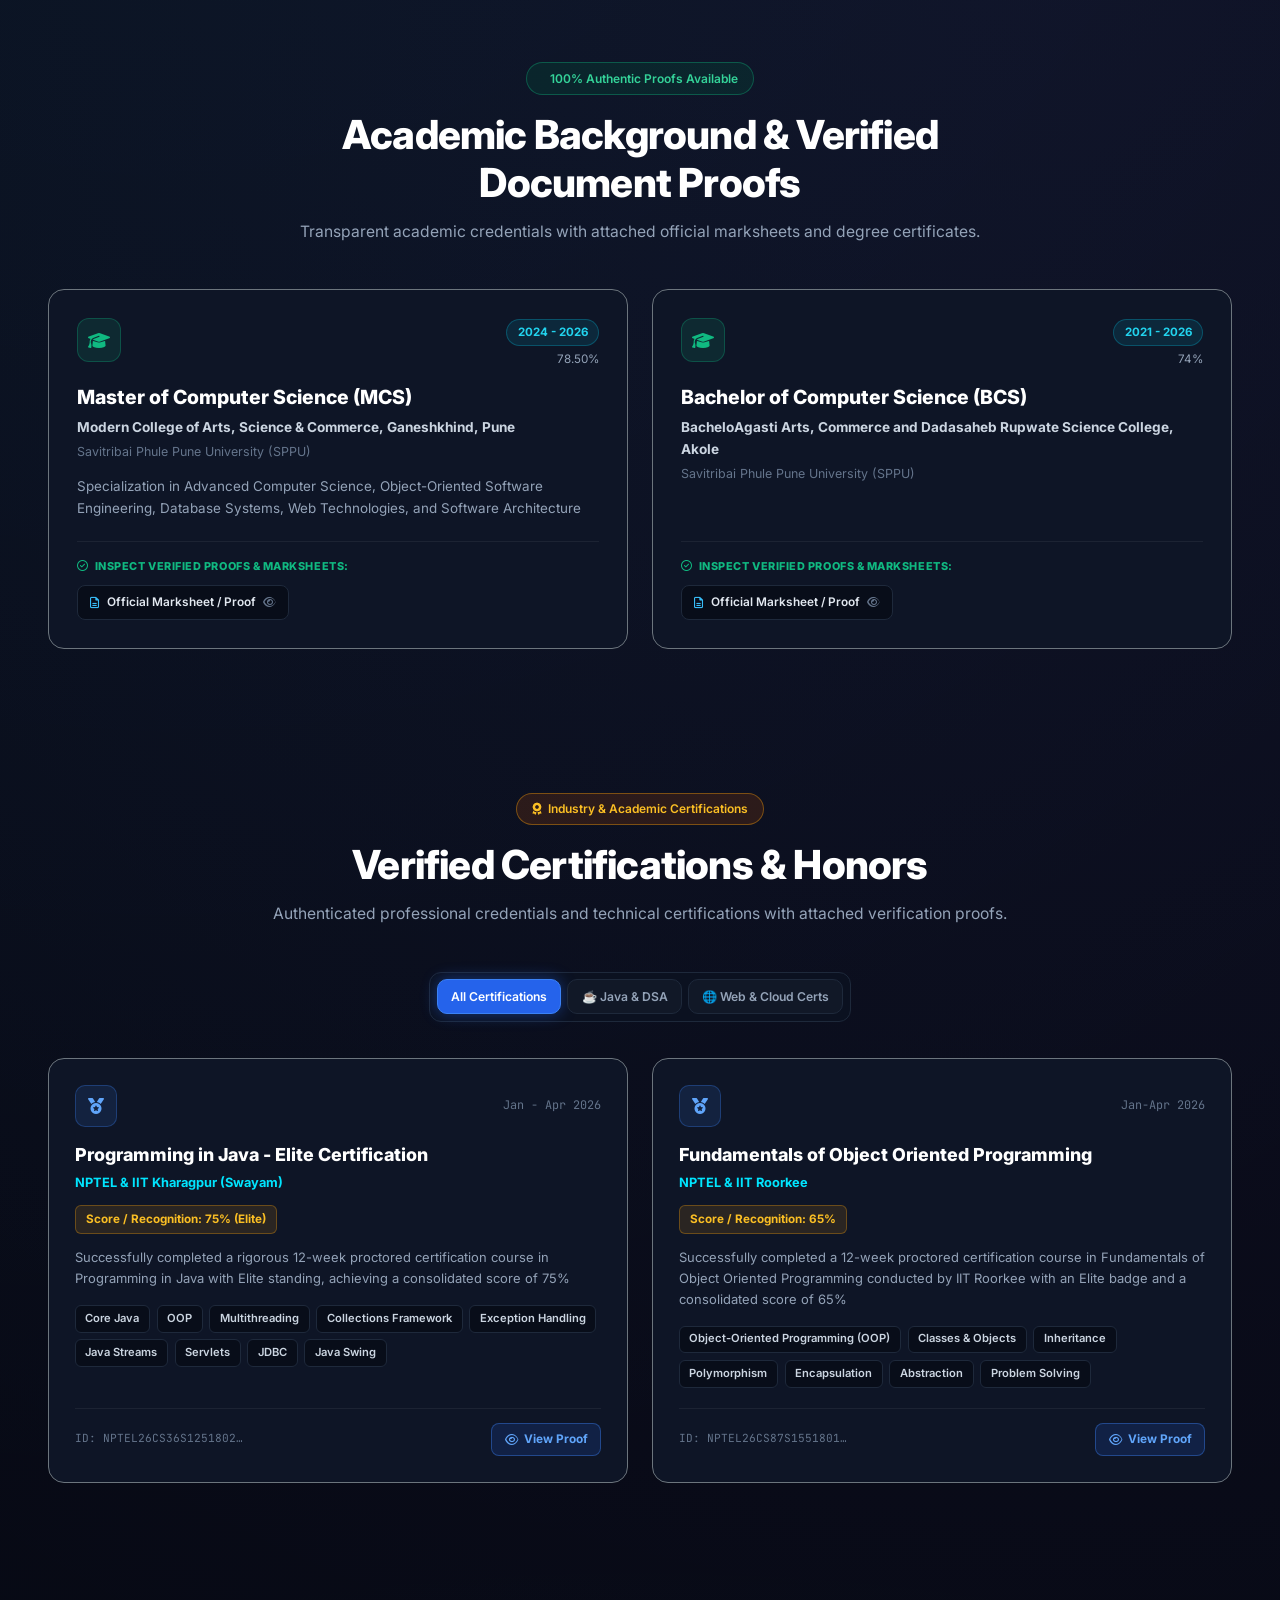
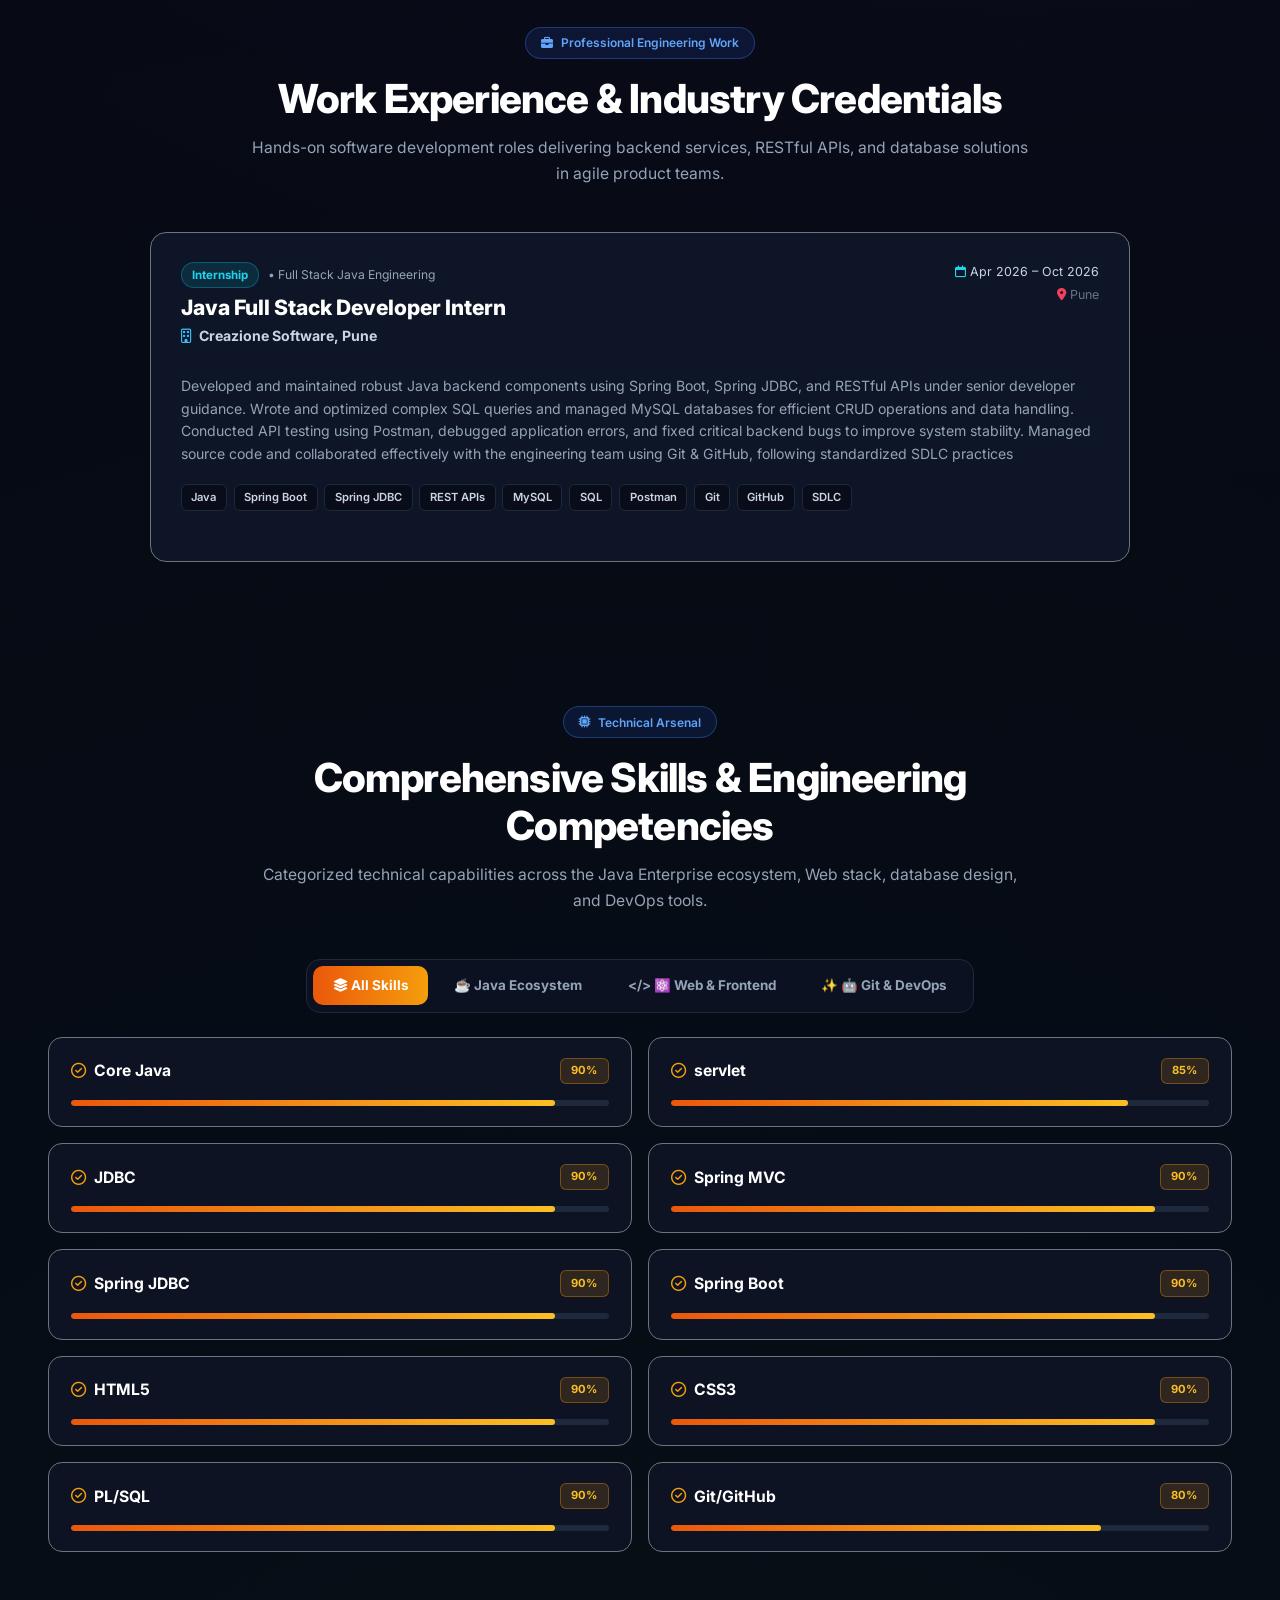
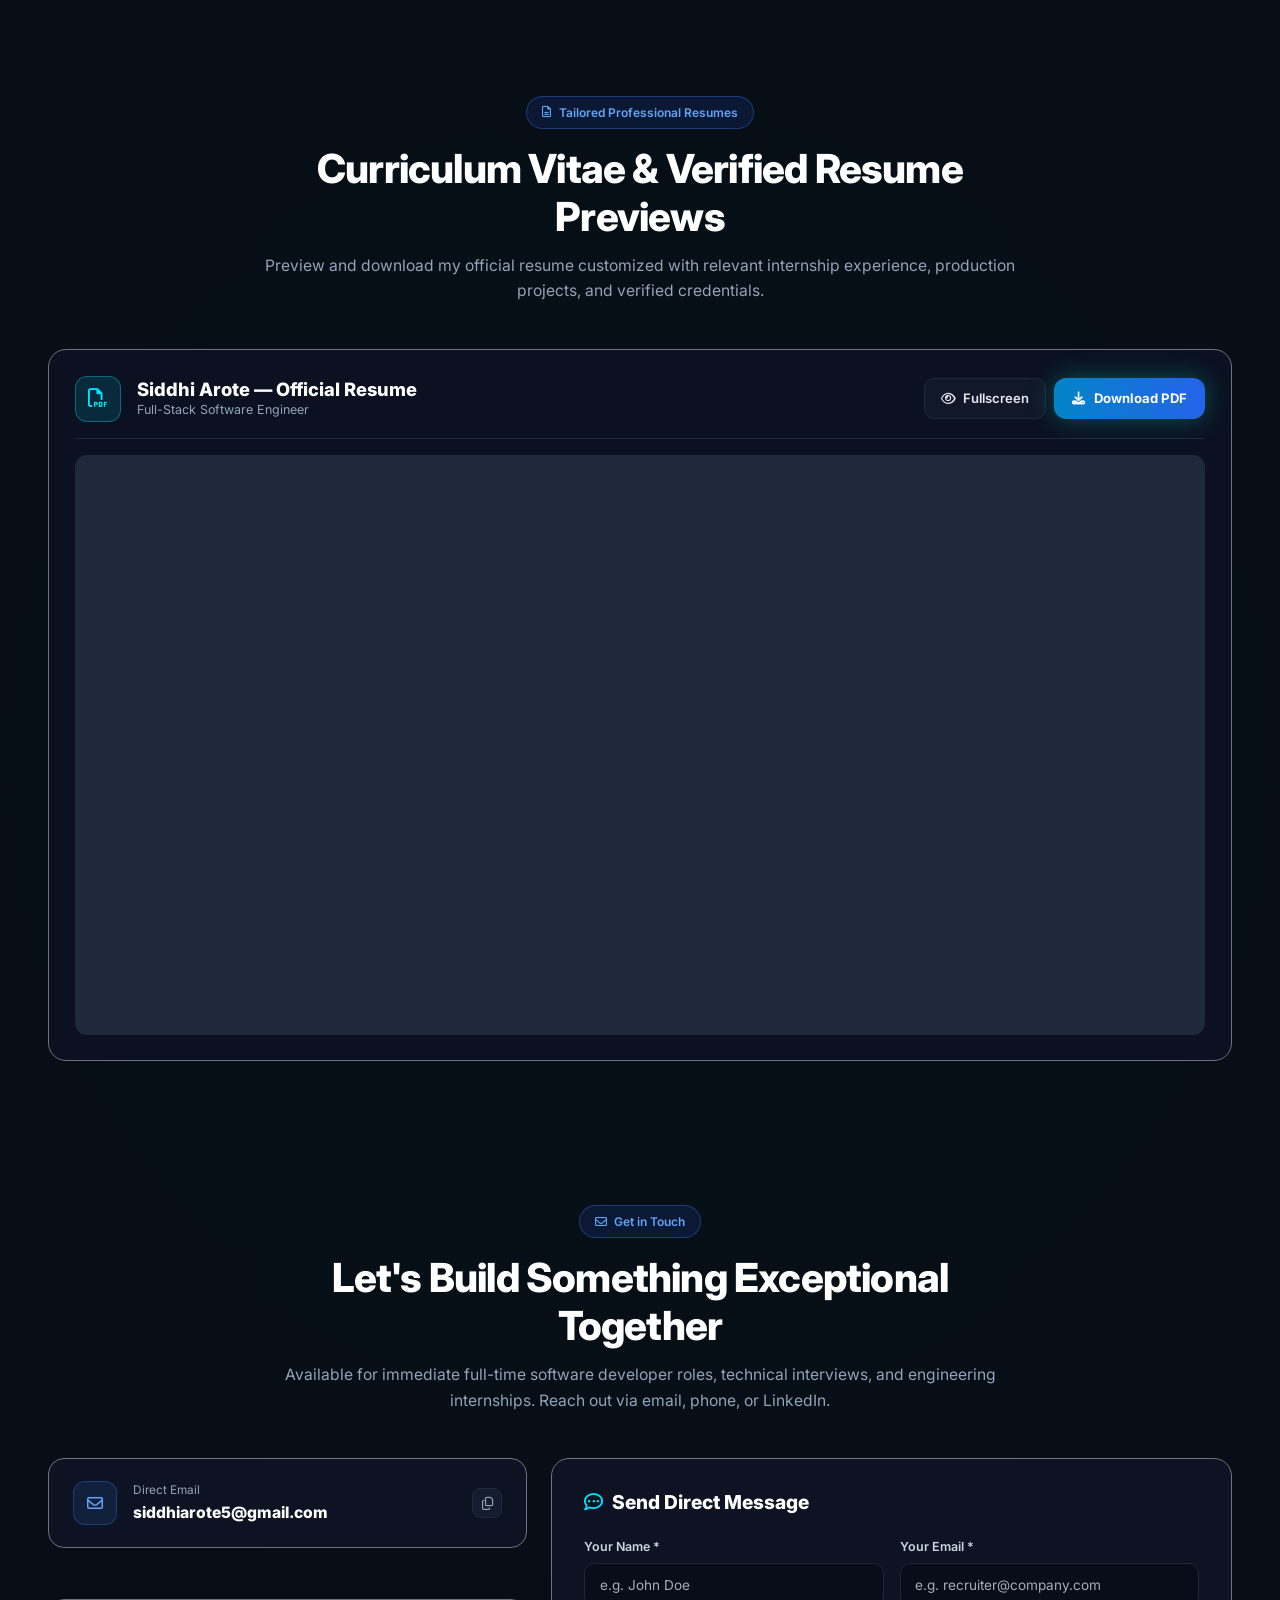
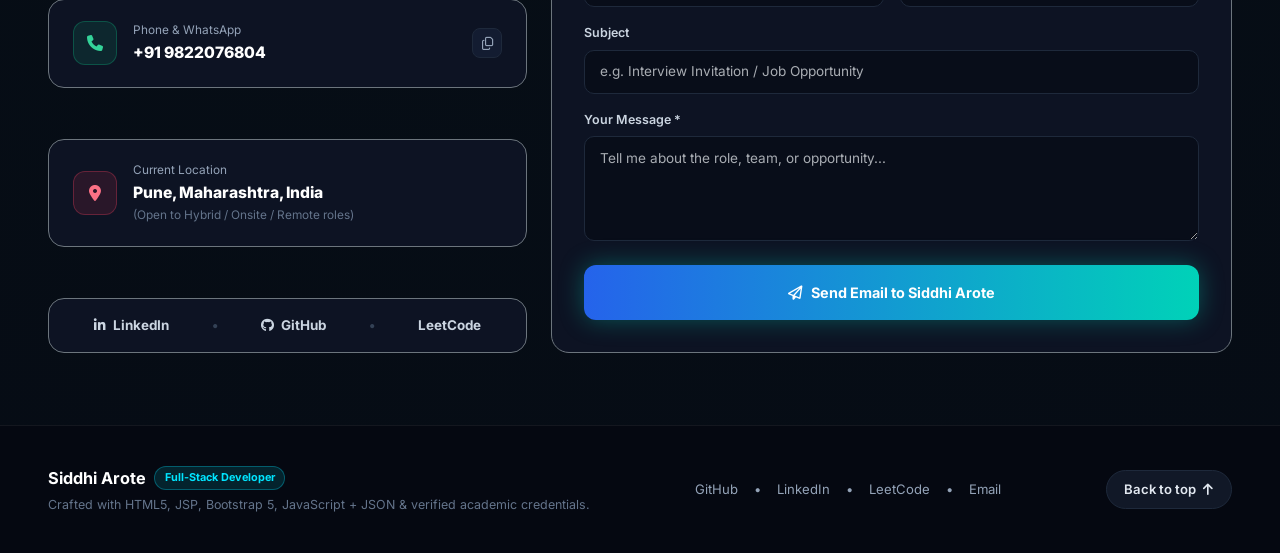
==== commit 29860b9d: "Secure admin authentication, fix contact form SMTP delivery, and add Tomcat/Docker deployment config" ====
--- a/index.html
+++ b/index.html
@@ -42,9 +42,6 @@
             </button>
             <a href="#resume-section" class="btn-resume-nav">
                 <i class="fa-regular fa-file-lines"></i> Resume
-            </a>
-            <a href="admin.html" class="btn-admin-nav" title="Admin Dashboard to Add/Update Your Live Portfolio Data">
-                <i class="fa-solid fa-sliders"></i> Admin
             </a>
         </div>
     </div>
@@ -423,28 +420,29 @@
                         <i class="fa-regular fa-comment-dots" style="color:#00e5ff;"></i> Send Direct Message
                     </h3>
 
-                    <form onsubmit="return sendDirectMail(event)">
+                    <form id="contactForm" action="contact" method="post" onsubmit="return submitPortfolioContactForm(event)" novalidate>
                         <div class="row g-3 mb-3">
                             <div class="col-md-6">
-                                <label class="form-label">Your Name *</label>
-                                <input type="text" id="contactName" class="form-control" placeholder="e.g. John Doe" required>
+                                <label class="form-label" for="contactName">Your Name *</label>
+                                <input type="text" name="recruiterName" id="contactName" class="form-control" placeholder="e.g. John Doe" required maxlength="150">
                             </div>
                             <div class="col-md-6">
-                                <label class="form-label">Your Email *</label>
-                                <input type="email" id="contactEmail" class="form-control" placeholder="e.g. recruiter@company.com" required>
+                                <label class="form-label" for="contactEmail">Your Email *</label>
+                                <input type="email" name="recruiterEmail" id="contactEmail" class="form-control" placeholder="e.g. recruiter@company.com" required maxlength="254">
                             </div>
                         </div>
                         <div class="mb-3">
-                            <label class="form-label">Subject</label>
-                            <input type="text" id="contactSubject" class="form-control" placeholder="e.g. Interview Invitation / Job Opportunity" required>
+                            <label class="form-label" for="contactSubject">Subject</label>
+                            <input type="text" name="roleOffered" id="contactSubject" class="form-control" placeholder="e.g. Interview Invitation / Job Opportunity" required maxlength="250">
                         </div>
                         <div class="mb-4">
-                            <label class="form-label">Your Message *</label>
-                            <textarea id="contactMessage" rows="4" class="form-control" placeholder="Tell me about the role, team, or opportunity..." required></textarea>
-                        </div>
-                        <button type="submit" class="btn-explore w-100 justify-content-center py-3" style="background:linear-gradient(90deg, #2563eb 0%, #00d2b8 100%);">
+                            <label class="form-label" for="contactMessage">Your Message *</label>
+                            <textarea name="message" id="contactMessage" rows="4" class="form-control" placeholder="Tell me about the role, team, or opportunity..." required maxlength="5000"></textarea>
+                        </div>
+                        <button type="submit" id="contactSubmitBtn" class="btn-explore w-100 justify-content-center py-3" style="background:linear-gradient(90deg, #2563eb 0%, #00d2b8 100%);">
                             <i class="fa-regular fa-paper-plane"></i> Send Email to Siddhi Arote
                         </button>
+                        <div id="contactFormStatus" role="status" aria-live="polite" style="display:none;margin-top:0.85rem;padding:0.75rem 1rem;border-radius:10px;font-size:0.88rem;font-weight:600;text-align:center;"></div>
                     </form>
                 </div>
             </div>
@@ -475,8 +473,6 @@
             <a href="https://leetcode.com/u/Arote_Siddhi" target="_blank" class="dyn-leetcode-link">LeetCode</a>
             <span>•</span>
             <a href="mailto:siddhiarote5@gmail.com" class="dyn-email-link">Email</a>
-            <span>•</span>
-            <a href="admin.html" style="color:#38bdf8;">Admin Login</a>
         </div>
 
         <a href="#top" class="btn-resume-nav" style="border-radius:999px;padding:0.5rem 1.1rem;">
@@ -538,9 +534,6 @@
             <div class="mt-3 d-flex justify-content-between align-items-center flex-wrap gap-2">
                 <a id="prfDownloadBtn" href="#" target="_blank" class="btn-explore" style="padding:0.6rem 1.15rem;font-size:0.82rem;display:none;">
                     <i class="fa-solid fa-download"></i> Open / Download Original File
-                </a>
-                <a href="admin.html" style="font-size:0.78rem;color:#38bdf8;">
-                    <i class="fa-solid fa-cloud-arrow-up"></i> Update / Upload Document in Admin CMS
                 </a>
             </div>
         </div>
@@ -739,8 +732,7 @@
             box.innerHTML = '<div style="padding:1.5rem;">' +
                 '<div style="width:64px;height:64px;border-radius:50%;background:rgba(16,185,129,0.14);border:1px solid rgba(16,185,129,0.4);color:#10b981;display:inline-flex;align-items:center;justify-content:center;font-size:1.6rem;margin-bottom:1rem;"><i class="fa-solid fa-shield-halved"></i></div>' +
                 '<h4 style="font-size:1.05rem;font-weight:800;color:#fff;margin-bottom:0.4rem;">' + title + '</h4>' +
-                '<p style="font-size:0.84rem;color:#94a3b8;max-width:460px;margin:0 auto 1rem;">Upload the scanned PDF/Image file for this credential anytime from your <strong style="color:#00e5ff;">Admin CMS Dashboard</strong>.</p>' +
-                '<a href="admin.html" class="edu-duration-pill"><i class="fa-solid fa-upload"></i> Upload Document in Admin</a>' +
+                '<p style="font-size:0.84rem;color:#94a3b8;max-width:460px;margin:0 auto;">Official credential verified on record.</p>' +
                 '</div>';
         }
         document.getElementById('proofModal').classList.add('open');
@@ -752,18 +744,6 @@
 
     function closeModal(id) {
         document.getElementById(id).classList.remove('open');
-    }
-
-    function sendDirectMail(e) {
-        e.preventDefault();
-        var name = document.getElementById('contactName').value;
-        var email = document.getElementById('contactEmail').value;
-        var subj = document.getElementById('contactSubject').value;
-        var msg = document.getElementById('contactMessage').value;
-        var mailto = 'mailto:siddhiarote5@gmail.com?subject=' + encodeURIComponent(subj + ' — from ' + name) +
-                     '&body=' + encodeURIComponent('Name: ' + name + '\nEmail: ' + email + '\n\n' + msg);
-        window.location.href = mailto;
-        return false;
     }
 
     window.addEventListener('keydown', function (e) {
